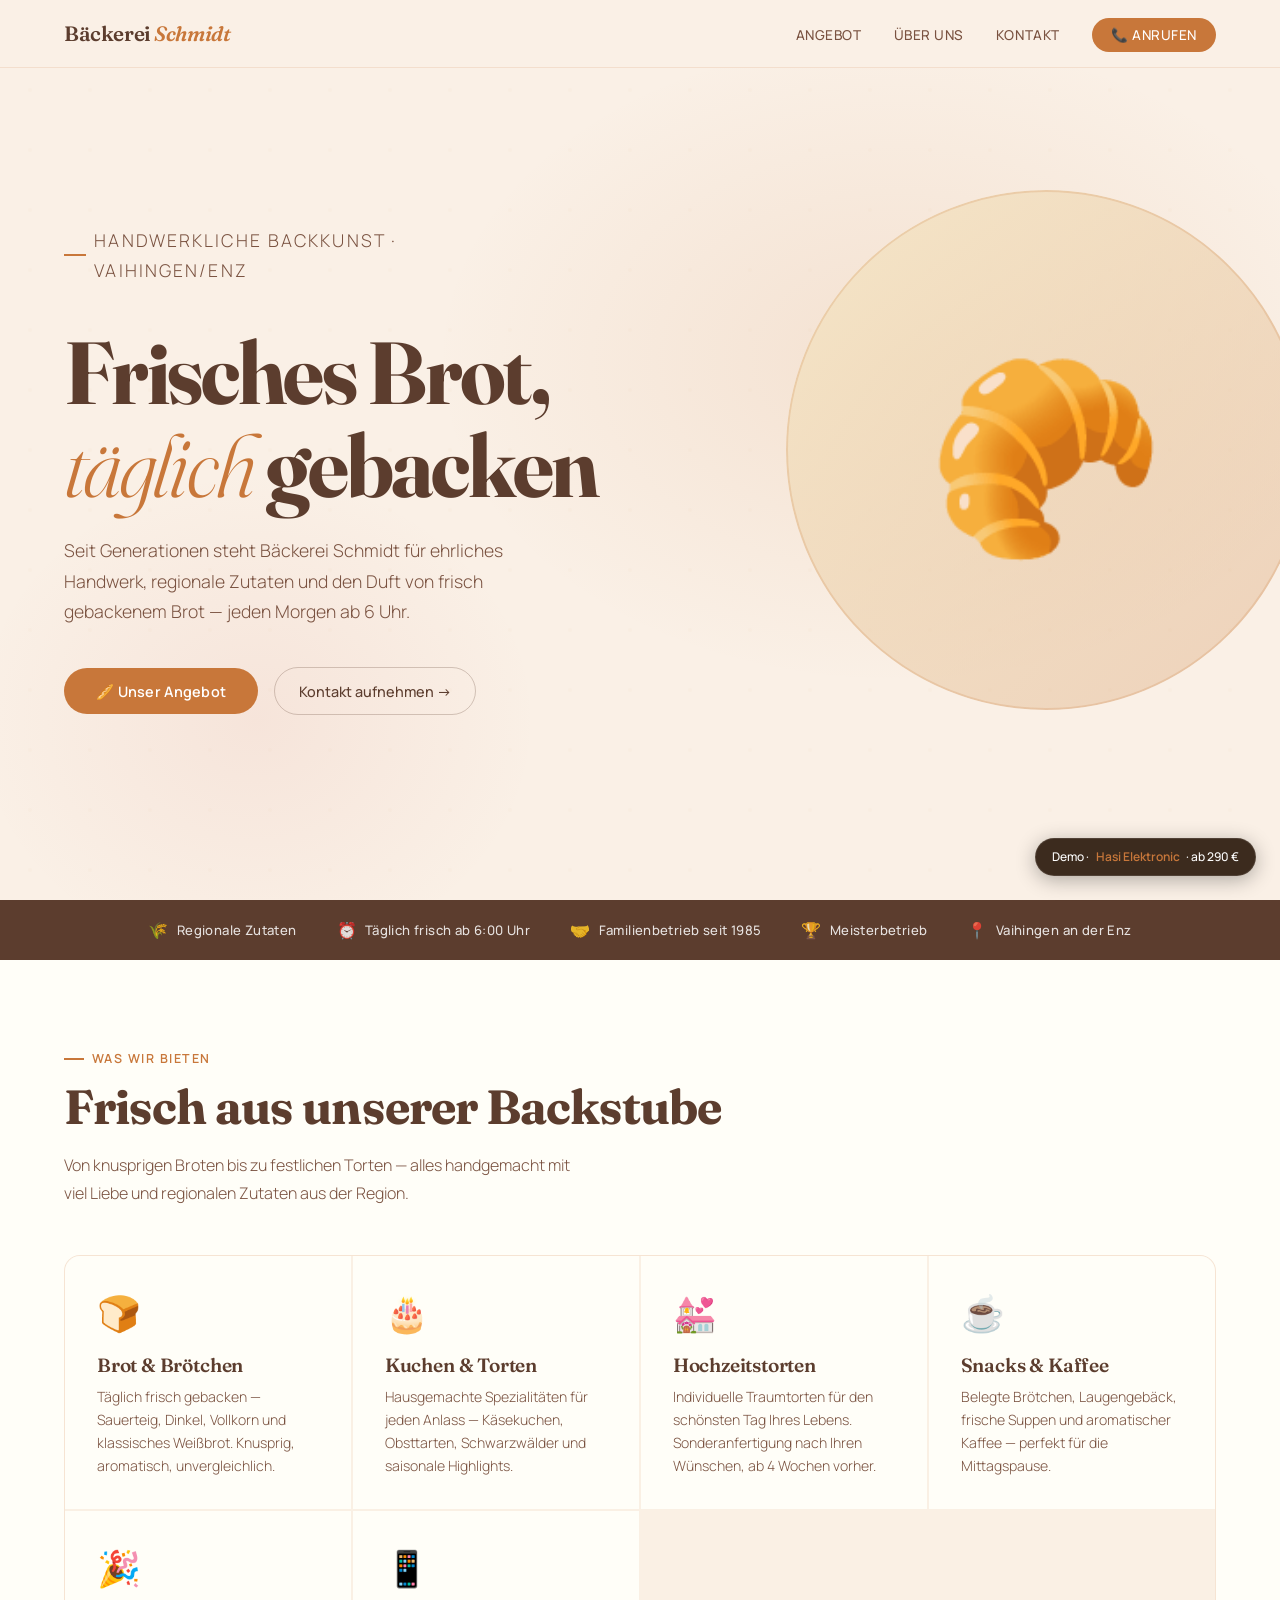
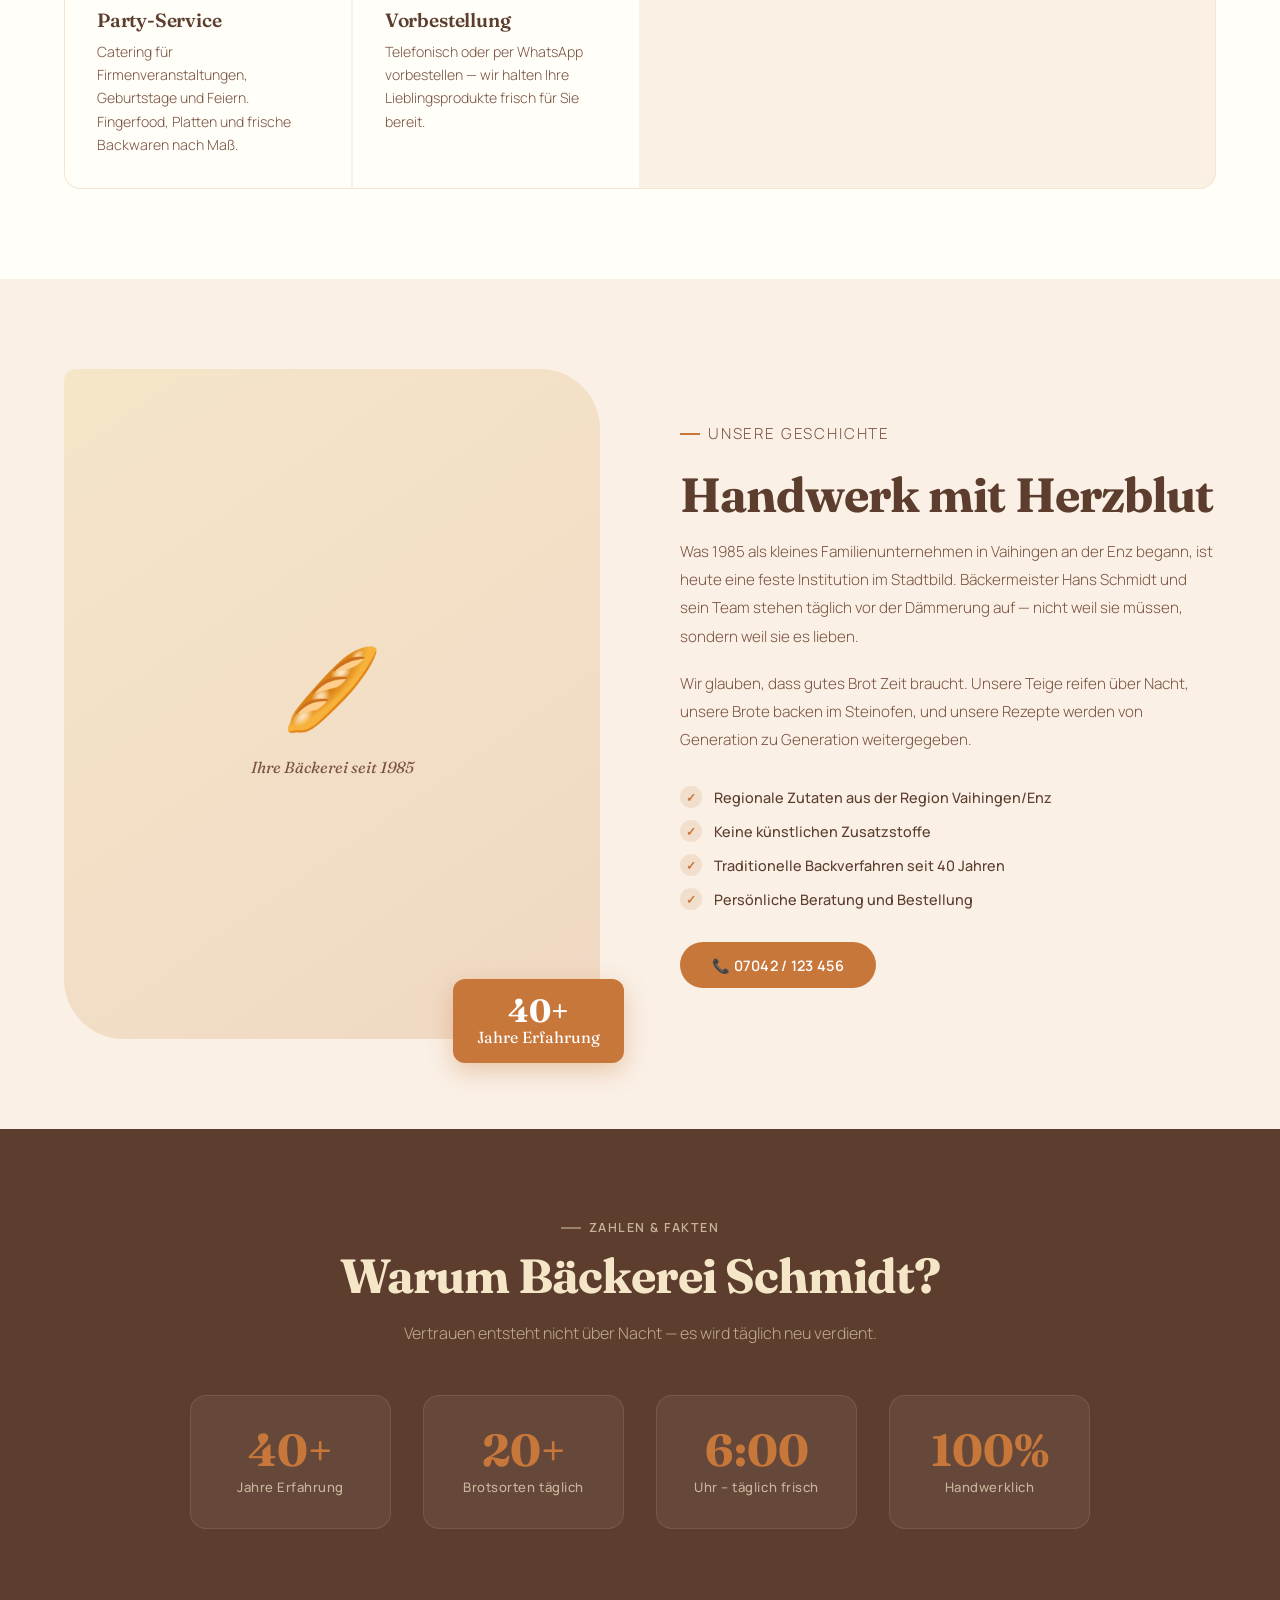
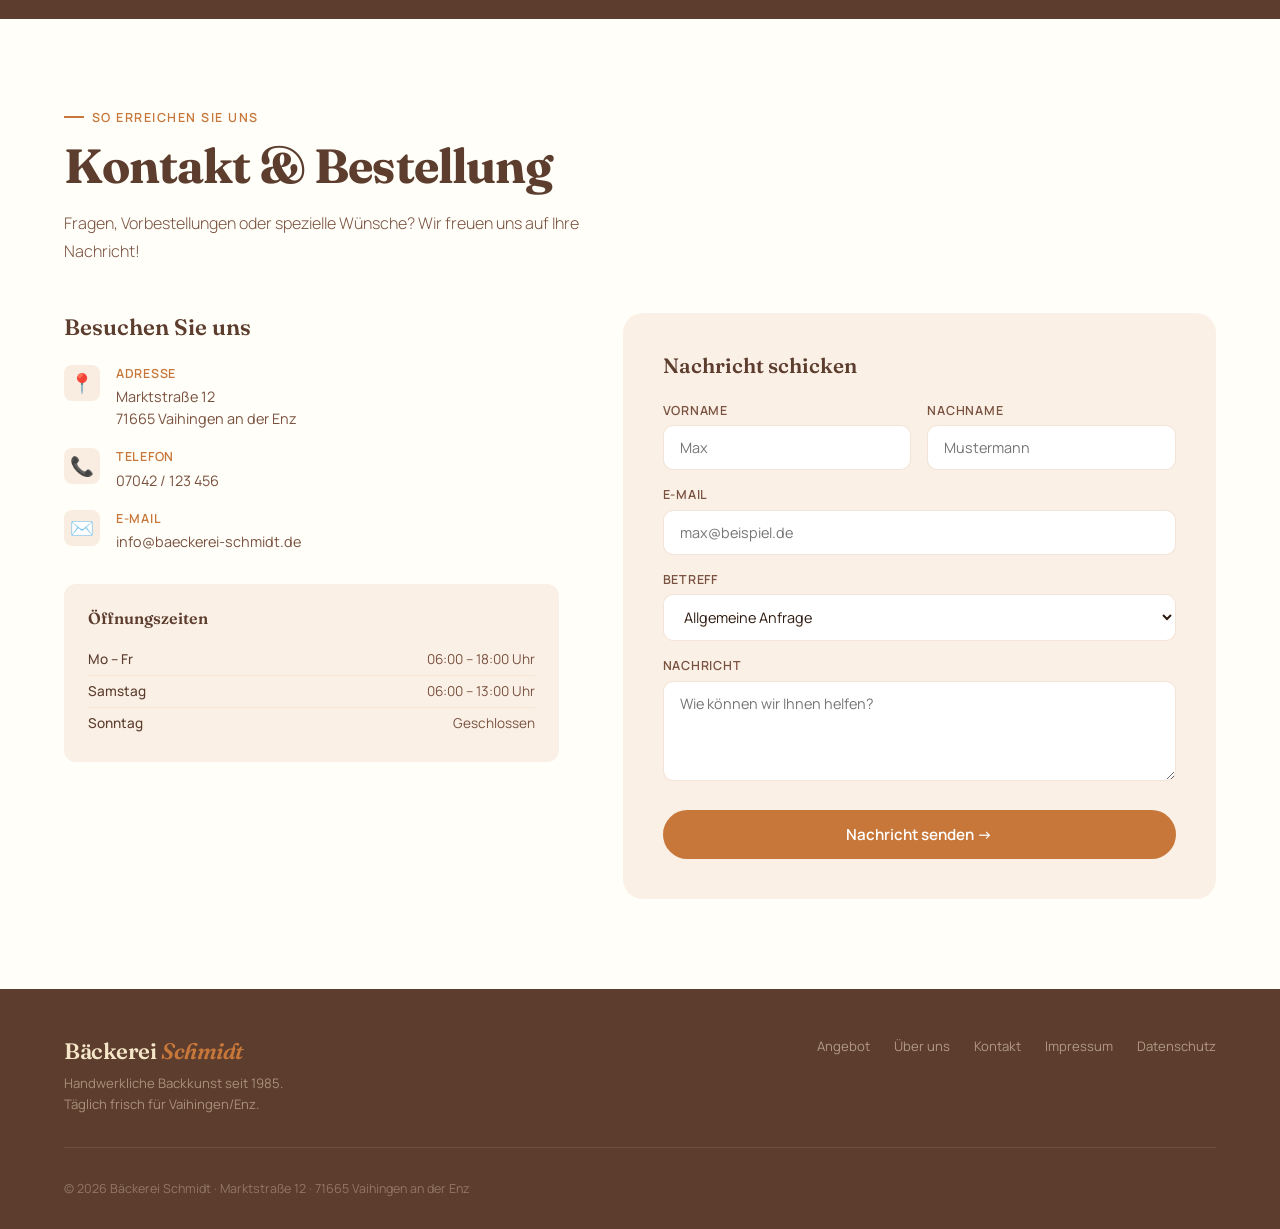
==== index.html @ 91594b2f "Initial deploy by Hasi Site Studio v2 - warm theme" ====
<!DOCTYPE html>
<html lang="de">
<head>
  <meta charset="UTF-8">
  <meta name="viewport" content="width=device-width, initial-scale=1.0">
  <title>Bäckerei Schmidt – Handwerkliche Backkunst in Vaihingen/Enz</title>
  <meta name="description" content="Bäckerei Schmidt in Vaihingen/Enz – Frisches Brot, Kuchen & Torten seit Generationen. Täglich frisch gebacken mit Liebe und regionalen Zutaten.">
  <meta property="og:title" content="Bäckerei Schmidt – Handwerkliche Backkunst">
  <meta property="og:description" content="Täglich frisch gebacken in Vaihingen/Enz. Brot, Kuchen, Torten und mehr.">
  <meta property="og:type" content="website">
  <meta property="og:url" content="https://baeckerei-schmidt.pages.dev">
  <link rel="preconnect" href="https://fonts.googleapis.com">
  <link rel="preconnect" href="https://fonts.gstatic.com" crossorigin>
  <link href="https://fonts.googleapis.com/css2?family=Fraunces:ital,opsz,wght@0,9..144,300;0,9..144,400;0,9..144,600;0,9..144,700;1,9..144,300;1,9..144,400&family=Manrope:wght@300;400;500;600&display=swap" rel="stylesheet">

  <script type="application/ld+json">
  {
    "@context": "https://schema.org",
    "@type": "Bakery",
    "name": "Bäckerei Schmidt",
    "image": "",
    "address": {
      "@type": "PostalAddress",
      "streetAddress": "Marktstraße 12",
      "addressLocality": "Vaihingen an der Enz",
      "postalCode": "71665",
      "addressCountry": "DE"
    },
    "telephone": "+4970421234567",
    "email": "info@baeckerei-schmidt.de",
    "openingHours": ["Mo-Fr 06:00-18:00", "Sa 06:00-13:00"],
    "url": "https://baeckerei-schmidt.pages.dev",
    "servesCuisine": "Bakery",
    "priceRange": "€"
  }
  </script>

  <style>
    :root {
      --cream: #faf0e6;
      --wheat: #f5e6c8;
      --amber: #c8773a;
      --amber-dark: #a05e28;
      --terra: #c85a4e;
      --terra-light: #e87060;
      --brown: #5c3d2e;
      --brown-light: #7a5240;
      --text: #2d1a0e;
      --text-muted: #7a5240;
      --white: #fffef8;
    }

    *, *::before, *::after { box-sizing: border-box; margin: 0; padding: 0; }

    html { scroll-behavior: smooth; }

    body {
      font-family: 'Manrope', sans-serif;
      background: var(--cream);
      color: var(--text);
      overflow-x: hidden;
    }

    /* ── NAV ── */
    nav {
      position: fixed; top: 0; left: 0; right: 0; z-index: 100;
      background: rgba(250, 240, 230, 0.92);
      backdrop-filter: blur(12px);
      border-bottom: 1px solid rgba(200, 119, 58, 0.15);
      padding: 0 5%;
      display: flex; align-items: center; justify-content: space-between;
      height: 68px;
    }

    .nav-logo {
      font-family: 'Fraunces', serif;
      font-size: 1.3rem;
      font-weight: 600;
      color: var(--brown);
      letter-spacing: -0.02em;
      text-decoration: none;
    }
    .nav-logo span { color: var(--amber); font-style: italic; }

    .nav-links { display: flex; gap: 2rem; list-style: none; }
    .nav-links a {
      font-size: 0.85rem;
      font-weight: 500;
      color: var(--brown-light);
      text-decoration: none;
      letter-spacing: 0.04em;
      text-transform: uppercase;
      transition: color 0.2s;
    }
    .nav-links a:hover { color: var(--amber); }

    .nav-cta {
      background: var(--amber);
      color: white !important;
      padding: 0.5rem 1.2rem;
      border-radius: 100px;
      transition: background 0.2s !important;
    }
    .nav-cta:hover { background: var(--amber-dark) !important; }

    @media (max-width: 640px) {
      .nav-links { display: none; }
    }

    /* ── HERO ── */
    .hero {
      min-height: 100vh;
      display: flex; align-items: center;
      padding: 100px 5% 60px;
      position: relative;
      overflow: hidden;
    }

    .hero-bg {
      position: absolute; inset: 0;
      background:
        radial-gradient(ellipse 60% 60% at 70% 40%, rgba(200,119,58,0.12) 0%, transparent 60%),
        radial-gradient(ellipse 40% 50% at 20% 80%, rgba(200,90,78,0.08) 0%, transparent 55%),
        var(--cream);
    }

    /* Decorative wheat grain pattern */
    .hero-bg::before {
      content: '';
      position: absolute; inset: 0;
      background-image: url("data:image/svg+xml,%3Csvg width='60' height='60' viewBox='0 0 60 60' xmlns='http://www.w3.org/2000/svg'%3E%3Cg fill='none' fill-rule='evenodd'%3E%3Cg fill='%23c8773a' fill-opacity='0.04'%3E%3Ccircle cx='30' cy='30' r='2'/%3E%3C/g%3E%3C/g%3E%3C/svg%3E");
      opacity: 0.6;
    }

    .hero-content {
      position: relative; z-index: 1;
      max-width: 600px;
      opacity: 0;
      transform: translateY(30px);
      animation: fadeUp 0.8s ease 0.1s forwards;
    }

    .hero-eyebrow {
      display: inline-flex; align-items: center; gap: 0.5rem;
      font-size: 0.78rem; font-weight: 600;
      letter-spacing: 0.12em; text-transform: uppercase;
      color: var(--amber);
      margin-bottom: 1.5rem;
    }
    .hero-eyebrow::before {
      content: '';
      width: 24px; height: 2px;
      background: var(--amber);
      display: block;
    }

    .hero h1 {
      font-family: 'Fraunces', serif;
      font-size: clamp(3rem, 7vw, 5.5rem);
      font-weight: 700;
      line-height: 1.05;
      letter-spacing: -0.03em;
      color: var(--brown);
      margin-bottom: 1.5rem;
    }
    .hero h1 em {
      font-style: italic;
      color: var(--amber);
      font-weight: 300;
    }

    .hero p {
      font-size: 1.1rem;
      font-weight: 300;
      line-height: 1.75;
      color: var(--text-muted);
      margin-bottom: 2.5rem;
      max-width: 460px;
    }

    .hero-actions {
      display: flex; gap: 1rem; flex-wrap: wrap; align-items: center;
    }

    .btn-primary {
      display: inline-flex; align-items: center; gap: 0.5rem;
      background: var(--amber);
      color: white;
      font-family: 'Manrope', sans-serif;
      font-size: 0.9rem; font-weight: 600;
      letter-spacing: 0.02em;
      padding: 0.85rem 2rem;
      border-radius: 100px;
      text-decoration: none;
      border: none; cursor: pointer;
      transition: background 0.2s, transform 0.15s;
    }
    .btn-primary:hover { background: var(--amber-dark); transform: translateY(-1px); }

    .btn-secondary {
      display: inline-flex; align-items: center; gap: 0.5rem;
      color: var(--brown);
      font-family: 'Manrope', sans-serif;
      font-size: 0.9rem; font-weight: 500;
      text-decoration: none;
      padding: 0.85rem 1.5rem;
      border-radius: 100px;
      border: 1.5px solid rgba(92,61,46,0.25);
      transition: border-color 0.2s, color 0.2s;
    }
    .btn-secondary:hover { border-color: var(--amber); color: var(--amber); }

    /* Big visual element */
    .hero-visual {
      position: absolute;
      right: -2%;
      top: 50%;
      transform: translateY(-50%);
      width: min(45vw, 520px);
      height: min(45vw, 520px);
      opacity: 0;
      animation: fadeIn 1s ease 0.5s forwards;
    }

    .hero-circle {
      width: 100%; height: 100%;
      border-radius: 50%;
      background: linear-gradient(135deg, var(--wheat) 0%, rgba(200,119,58,0.25) 100%);
      display: flex; align-items: center; justify-content: center;
      font-size: clamp(6rem, 15vw, 14rem);
      position: relative;
      overflow: hidden;
    }
    .hero-circle::after {
      content: '';
      position: absolute; inset: 0;
      border-radius: 50%;
      border: 2px solid rgba(200,119,58,0.2);
    }

    @media (max-width: 860px) {
      .hero-visual { display: none; }
      .hero { min-height: auto; padding-top: 120px; padding-bottom: 80px; }
    }

    /* ── TRUST STRIP ── */
    .trust-strip {
      background: var(--brown);
      padding: 1.2rem 5%;
      display: flex; gap: 2.5rem; justify-content: center; align-items: center; flex-wrap: wrap;
    }
    .trust-item {
      display: flex; align-items: center; gap: 0.5rem;
      color: rgba(255,255,255,0.85);
      font-size: 0.82rem; font-weight: 500;
      letter-spacing: 0.03em;
    }
    .trust-icon { font-size: 1rem; }

    /* ── SECTION BASE ── */
    section { padding: 90px 5%; }

    .section-label {
      font-size: 0.78rem; font-weight: 600;
      letter-spacing: 0.12em; text-transform: uppercase;
      color: var(--amber);
      margin-bottom: 0.75rem;
      display: flex; align-items: center; gap: 0.5rem;
    }
    .section-label::before { content: ''; width: 20px; height: 2px; background: var(--amber); display: block; }

    .section-title {
      font-family: 'Fraunces', serif;
      font-size: clamp(2rem, 4vw, 3rem);
      font-weight: 700;
      letter-spacing: -0.02em;
      color: var(--brown);
      margin-bottom: 1rem;
      line-height: 1.15;
    }

    .section-subtitle {
      font-size: 1rem; font-weight: 300;
      color: var(--text-muted);
      line-height: 1.75;
      max-width: 520px;
      margin-bottom: 3rem;
    }

    /* ── LEISTUNGEN ── */
    #leistungen { background: var(--white); }

    .leistungen-grid {
      display: grid;
      grid-template-columns: repeat(auto-fill, minmax(280px, 1fr));
      gap: 1.5px;
      background: rgba(200,119,58,0.1);
      border: 1.5px solid rgba(200,119,58,0.1);
      border-radius: 16px;
      overflow: hidden;
    }

    .leistung-card {
      background: var(--white);
      padding: 2rem;
      transition: background 0.2s;
      opacity: 0;
      transform: translateY(20px);
    }
    .leistung-card.visible { animation: fadeUp 0.5s ease forwards; }
    .leistung-card:hover { background: var(--cream); }

    .leistung-icon {
      font-size: 2.2rem;
      margin-bottom: 1rem;
      display: block;
    }

    .leistung-card h3 {
      font-family: 'Fraunces', serif;
      font-size: 1.2rem; font-weight: 600;
      color: var(--brown);
      margin-bottom: 0.5rem;
      letter-spacing: -0.01em;
    }

    .leistung-card p {
      font-size: 0.88rem; font-weight: 300;
      color: var(--text-muted);
      line-height: 1.65;
    }

    /* ── ÜBER UNS ── */
    #ueber {
      background: var(--cream);
      display: grid;
      grid-template-columns: 1fr 1fr;
      gap: 5rem;
      align-items: center;
    }

    @media (max-width: 760px) {
      #ueber { grid-template-columns: 1fr; gap: 3rem; }
    }

    .ueber-image-wrap {
      position: relative;
    }

    .ueber-placeholder {
      width: 100%; aspect-ratio: 4/5;
      background: linear-gradient(145deg, var(--wheat), rgba(200,119,58,0.2));
      border-radius: 12px 60px 12px 60px;
      display: flex; flex-direction: column;
      align-items: center; justify-content: center;
      gap: 1rem;
      font-size: 5rem;
    }

    .ueber-badge {
      position: absolute;
      bottom: -1.5rem; right: -1.5rem;
      background: var(--amber);
      color: white;
      font-family: 'Fraunces', serif;
      font-size: 1rem;
      padding: 1rem 1.5rem;
      border-radius: 12px;
      text-align: center;
      box-shadow: 0 8px 24px rgba(200,119,58,0.35);
    }
    .ueber-badge strong { display: block; font-size: 2rem; font-weight: 700; line-height: 1; }

    .ueber-text p {
      font-size: 0.95rem; font-weight: 300;
      color: var(--text-muted);
      line-height: 1.85;
      margin-bottom: 1.2rem;
    }

    .ueber-features {
      margin-top: 2rem;
      display: flex; flex-direction: column; gap: 0.75rem;
    }
    .ueber-feature {
      display: flex; align-items: center; gap: 0.75rem;
      font-size: 0.9rem; font-weight: 500;
      color: var(--brown);
    }
    .ueber-feature::before {
      content: '✓';
      width: 22px; height: 22px;
      background: rgba(200,119,58,0.15);
      color: var(--amber);
      border-radius: 50%;
      display: flex; align-items: center; justify-content: center;
      font-size: 0.75rem; font-weight: 700;
      flex-shrink: 0;
    }

    /* ── VERTRAUEN ── */
    #vertrauen {
      background: var(--brown);
      text-align: center;
    }
    #vertrauen .section-label { justify-content: center; color: rgba(245,230,200,0.7); }
    #vertrauen .section-label::before { background: rgba(245,230,200,0.4); }
    #vertrauen .section-title { color: var(--wheat); }
    #vertrauen .section-subtitle { color: rgba(245,230,200,0.65); margin: 0 auto 3rem; }

    .vertrauen-grid {
      display: grid;
      grid-template-columns: repeat(auto-fill, minmax(200px, 1fr));
      gap: 2rem;
      max-width: 900px;
      margin: 0 auto;
    }

    .vertrauen-card {
      background: rgba(255,255,255,0.06);
      border: 1px solid rgba(255,255,255,0.1);
      border-radius: 16px;
      padding: 2rem 1.5rem;
      text-align: center;
      opacity: 0;
      transform: scale(0.95);
    }
    .vertrauen-card.visible { animation: scaleIn 0.4s ease forwards; }

    .vertrauen-num {
      font-family: 'Fraunces', serif;
      font-size: 2.8rem; font-weight: 700;
      color: var(--amber);
      line-height: 1;
      margin-bottom: 0.3rem;
    }
    .vertrauen-label {
      font-size: 0.82rem; font-weight: 500;
      color: rgba(245,230,200,0.7);
      letter-spacing: 0.04em;
    }

    /* ── KONTAKT ── */
    #kontakt { background: var(--white); }

    .kontakt-grid {
      display: grid;
      grid-template-columns: 1fr 1.2fr;
      gap: 4rem;
      align-items: start;
    }
    @media (max-width: 760px) {
      .kontakt-grid { grid-template-columns: 1fr; gap: 3rem; }
    }

    .kontakt-info h3 {
      font-family: 'Fraunces', serif;
      font-size: 1.4rem; font-weight: 600;
      color: var(--brown);
      margin-bottom: 1.5rem;
    }
    .kontakt-detail {
      display: flex; align-items: flex-start; gap: 1rem;
      margin-bottom: 1.2rem;
    }
    .kontakt-detail-icon {
      font-size: 1.2rem;
      width: 36px; height: 36px;
      background: rgba(200,119,58,0.12);
      border-radius: 8px;
      display: flex; align-items: center; justify-content: center;
      flex-shrink: 0;
    }
    .kontakt-detail-text strong {
      display: block;
      font-size: 0.78rem; font-weight: 600;
      letter-spacing: 0.06em; text-transform: uppercase;
      color: var(--amber);
      margin-bottom: 0.2rem;
    }
    .kontakt-detail-text span {
      font-size: 0.9rem; font-weight: 400;
      color: var(--brown-light);
    }

    .oeffnungszeiten {
      margin-top: 2rem;
      background: var(--cream);
      border-radius: 12px;
      padding: 1.5rem;
    }
    .oeffnungszeiten h4 {
      font-family: 'Fraunces', serif;
      font-size: 1rem; font-weight: 600;
      color: var(--brown);
      margin-bottom: 1rem;
    }
    .oz-row {
      display: flex; justify-content: space-between;
      font-size: 0.85rem; padding: 0.4rem 0;
      border-bottom: 1px solid rgba(200,119,58,0.1);
      color: var(--text-muted);
    }
    .oz-row:last-child { border: none; }
    .oz-row span:first-child { font-weight: 500; color: var(--brown); }

    .form-wrap {
      background: var(--cream);
      border-radius: 20px;
      padding: 2.5rem;
    }
    .form-wrap h3 {
      font-family: 'Fraunces', serif;
      font-size: 1.3rem; font-weight: 600;
      color: var(--brown);
      margin-bottom: 1.5rem;
    }

    .form-row { display: grid; grid-template-columns: 1fr 1fr; gap: 1rem; }
    @media (max-width: 480px) { .form-row { grid-template-columns: 1fr; } }

    .form-group { margin-bottom: 1rem; }
    .form-group label {
      display: block;
      font-size: 0.78rem; font-weight: 600;
      letter-spacing: 0.06em; text-transform: uppercase;
      color: var(--brown-light);
      margin-bottom: 0.4rem;
    }
    .form-group input,
    .form-group textarea,
    .form-group select {
      width: 100%;
      background: white;
      border: 1.5px solid rgba(200,119,58,0.2);
      border-radius: 10px;
      padding: 0.75rem 1rem;
      font-family: 'Manrope', sans-serif;
      font-size: 0.9rem;
      color: var(--text);
      outline: none;
      transition: border-color 0.2s;
    }
    .form-group input:focus,
    .form-group textarea:focus,
    .form-group select:focus { border-color: var(--amber); }
    .form-group textarea { resize: vertical; min-height: 100px; }

    .form-submit {
      width: 100%;
      background: var(--amber);
      color: white;
      font-family: 'Manrope', sans-serif;
      font-size: 0.95rem; font-weight: 600;
      padding: 0.9rem;
      border-radius: 100px;
      border: none; cursor: pointer;
      transition: background 0.2s;
      margin-top: 0.5rem;
    }
    .form-submit:hover { background: var(--amber-dark); }

    /* ── FOOTER ── */
    footer {
      background: var(--brown);
      padding: 3rem 5% 2rem;
    }
    .footer-top {
      display: flex; justify-content: space-between; align-items: flex-start;
      flex-wrap: wrap; gap: 2rem;
      padding-bottom: 2rem;
      border-bottom: 1px solid rgba(255,255,255,0.1);
      margin-bottom: 2rem;
    }
    .footer-brand .nav-logo { color: var(--wheat); font-size: 1.4rem; }
    .footer-brand p {
      font-size: 0.82rem; color: rgba(245,230,200,0.5);
      margin-top: 0.5rem; max-width: 220px; line-height: 1.6;
    }
    .footer-links {
      display: flex; gap: 1.5rem; flex-wrap: wrap;
    }
    .footer-links a {
      color: rgba(245,230,200,0.55);
      text-decoration: none;
      font-size: 0.82rem;
      transition: color 0.2s;
    }
    .footer-links a:hover { color: var(--wheat); }
    .footer-bottom {
      display: flex; justify-content: space-between; align-items: center; flex-wrap: wrap; gap: 1rem;
    }
    .footer-copy { font-size: 0.78rem; color: rgba(245,230,200,0.35); }

    /* ── DEMO BADGE ── */
    .demo-badge {
      position: fixed;
      bottom: 1.5rem; right: 1.5rem;
      background: rgba(44,27,14,0.92);
      backdrop-filter: blur(8px);
      color: white;
      font-size: 0.75rem; font-weight: 500;
      padding: 0.6rem 1rem;
      border-radius: 100px;
      z-index: 999;
      display: flex; align-items: center; gap: 0.4rem;
      box-shadow: 0 4px 20px rgba(0,0,0,0.3);
      border: 1px solid rgba(255,255,255,0.1);
    }
    .demo-badge a {
      color: var(--amber);
      text-decoration: none;
      font-weight: 600;
    }
    .demo-badge a:hover { text-decoration: underline; }

    /* ── ANIMATIONS ── */
    @keyframes fadeUp {
      to { opacity: 1; transform: translateY(0); }
    }
    @keyframes fadeIn {
      to { opacity: 1; }
    }
    @keyframes scaleIn {
      to { opacity: 1; transform: scale(1); }
    }

    .reveal {
      opacity: 0;
      transform: translateY(24px);
      transition: opacity 0.6s ease, transform 0.6s ease;
    }
    .reveal.visible { opacity: 1; transform: translateY(0); }
  </style>
</head>
<body>

  <!-- NAV -->
  <nav>
    <a href="#" class="nav-logo">Bäckerei <span>Schmidt</span></a>
    <ul class="nav-links">
      <li><a href="#leistungen">Angebot</a></li>
      <li><a href="#ueber">Über uns</a></li>
      <li><a href="#kontakt">Kontakt</a></li>
      <li><a href="tel:+4970421234567" class="nav-cta">📞 Anrufen</a></li>
    </ul>
  </nav>

  <!-- HERO -->
  <section class="hero" id="home">
    <div class="hero-bg"></div>
    <div class="hero-content">
      <p class="hero-eyebrow">Handwerkliche Backkunst · Vaihingen/Enz</p>
      <h1>Frisches Brot,<br><em>täglich</em> gebacken</h1>
      <p>Seit Generationen steht Bäckerei Schmidt für ehrliches Handwerk, regionale Zutaten und den Duft von frisch gebackenem Brot — jeden Morgen ab 6 Uhr.</p>
      <div class="hero-actions">
        <a href="#leistungen" class="btn-primary">🥖 Unser Angebot</a>
        <a href="#kontakt" class="btn-secondary">Kontakt aufnehmen →</a>
      </div>
    </div>
    <div class="hero-visual">
      <div class="hero-circle">🥐</div>
    </div>
  </section>

  <!-- TRUST STRIP -->
  <div class="trust-strip">
    <div class="trust-item"><span class="trust-icon">🌾</span> Regionale Zutaten</div>
    <div class="trust-item"><span class="trust-icon">⏰</span> Täglich frisch ab 6:00 Uhr</div>
    <div class="trust-item"><span class="trust-icon">🤝</span> Familienbetrieb seit 1985</div>
    <div class="trust-item"><span class="trust-icon">🏆</span> Meisterbetrieb</div>
    <div class="trust-item"><span class="trust-icon">📍</span> Vaihingen an der Enz</div>
  </div>

  <!-- LEISTUNGEN -->
  <section id="leistungen">
    <p class="section-label">Was wir bieten</p>
    <h2 class="section-title">Frisch aus unserer Backstube</h2>
    <p class="section-subtitle">Von knusprigen Broten bis zu festlichen Torten — alles handgemacht mit viel Liebe und regionalen Zutaten aus der Region.</p>

    <div class="leistungen-grid">
      <div class="leistung-card">
        <span class="leistung-icon">🍞</span>
        <h3>Brot & Brötchen</h3>
        <p>Täglich frisch gebacken — Sauerteig, Dinkel, Vollkorn und klassisches Weißbrot. Knusprig, aromatisch, unvergleichlich.</p>
      </div>
      <div class="leistung-card">
        <span class="leistung-icon">🎂</span>
        <h3>Kuchen & Torten</h3>
        <p>Hausgemachte Spezialitäten für jeden Anlass — Käsekuchen, Obsttarten, Schwarzwälder und saisonale Highlights.</p>
      </div>
      <div class="leistung-card">
        <span class="leistung-icon">💒</span>
        <h3>Hochzeitstorten</h3>
        <p>Individuelle Traumtorten für den schönsten Tag Ihres Lebens. Sonderanfertigung nach Ihren Wünschen, ab 4 Wochen vorher.</p>
      </div>
      <div class="leistung-card">
        <span class="leistung-icon">☕</span>
        <h3>Snacks & Kaffee</h3>
        <p>Belegte Brötchen, Laugengebäck, frische Suppen und aromatischer Kaffee — perfekt für die Mittagspause.</p>
      </div>
      <div class="leistung-card">
        <span class="leistung-icon">🎉</span>
        <h3>Party-Service</h3>
        <p>Catering für Firmenveranstaltungen, Geburtstage und Feiern. Fingerfood, Platten und frische Backwaren nach Maß.</p>
      </div>
      <div class="leistung-card">
        <span class="leistung-icon">📱</span>
        <h3>Vorbestellung</h3>
        <p>Telefonisch oder per WhatsApp vorbestellen — wir halten Ihre Lieblingsprodukte frisch für Sie bereit.</p>
      </div>
    </div>
  </section>

  <!-- ÜBER UNS -->
  <section id="ueber">
    <div class="ueber-image-wrap reveal">
      <div class="ueber-placeholder">
        <span>🥖</span>
        <p style="font-family:'Fraunces',serif;color:var(--brown-light);font-size:1rem;font-style:italic;">Ihre Bäckerei seit 1985</p>
      </div>
      <div class="ueber-badge">
        <strong>40+</strong>
        Jahre Erfahrung
      </div>
    </div>
    <div class="ueber-text reveal">
      <p class="section-label">Unsere Geschichte</p>
      <h2 class="section-title">Handwerk mit Herzblut</h2>
      <p>Was 1985 als kleines Familienunternehmen in Vaihingen an der Enz begann, ist heute eine feste Institution im Stadtbild. Bäckermeister Hans Schmidt und sein Team stehen täglich vor der Dämmerung auf — nicht weil sie müssen, sondern weil sie es lieben.</p>
      <p>Wir glauben, dass gutes Brot Zeit braucht. Unsere Teige reifen über Nacht, unsere Brote backen im Steinofen, und unsere Rezepte werden von Generation zu Generation weitergegeben.</p>
      <div class="ueber-features">
        <div class="ueber-feature">Regionale Zutaten aus der Region Vaihingen/Enz</div>
        <div class="ueber-feature">Keine künstlichen Zusatzstoffe</div>
        <div class="ueber-feature">Traditionelle Backverfahren seit 40 Jahren</div>
        <div class="ueber-feature">Persönliche Beratung und Bestellung</div>
      </div>
      <div style="margin-top:2rem;">
        <a href="tel:+4970421234567" class="btn-primary">📞 07042 / 123 456</a>
      </div>
    </div>
  </section>

  <!-- VERTRAUEN -->
  <section id="vertrauen">
    <p class="section-label">Zahlen & Fakten</p>
    <h2 class="section-title" style="color:var(--wheat)">Warum Bäckerei Schmidt?</h2>
    <p class="section-subtitle">Vertrauen entsteht nicht über Nacht — es wird täglich neu verdient.</p>
    <div class="vertrauen-grid">
      <div class="vertrauen-card">
        <div class="vertrauen-num">40+</div>
        <div class="vertrauen-label">Jahre Erfahrung</div>
      </div>
      <div class="vertrauen-card">
        <div class="vertrauen-num">20+</div>
        <div class="vertrauen-label">Brotsorten täglich</div>
      </div>
      <div class="vertrauen-card">
        <div class="vertrauen-num">6:00</div>
        <div class="vertrauen-label">Uhr – täglich frisch</div>
      </div>
      <div class="vertrauen-card">
        <div class="vertrauen-num">100%</div>
        <div class="vertrauen-label">Handwerklich</div>
      </div>
    </div>
  </section>

  <!-- KONTAKT -->
  <section id="kontakt">
    <p class="section-label">So erreichen Sie uns</p>
    <h2 class="section-title">Kontakt & Bestellung</h2>
    <p class="section-subtitle">Fragen, Vorbestellungen oder spezielle Wünsche? Wir freuen uns auf Ihre Nachricht!</p>

    <div class="kontakt-grid">
      <div class="kontakt-info">
        <h3>Besuchen Sie uns</h3>
        <div class="kontakt-detail">
          <div class="kontakt-detail-icon">📍</div>
          <div class="kontakt-detail-text">
            <strong>Adresse</strong>
            <span>Marktstraße 12<br>71665 Vaihingen an der Enz</span>
          </div>
        </div>
        <div class="kontakt-detail">
          <div class="kontakt-detail-icon">📞</div>
          <div class="kontakt-detail-text">
            <strong>Telefon</strong>
            <span>07042 / 123 456</span>
          </div>
        </div>
        <div class="kontakt-detail">
          <div class="kontakt-detail-icon">✉️</div>
          <div class="kontakt-detail-text">
            <strong>E-Mail</strong>
            <span>info@baeckerei-schmidt.de</span>
          </div>
        </div>
        <div class="oeffnungszeiten">
          <h4>Öffnungszeiten</h4>
          <div class="oz-row"><span>Mo – Fr</span><span>06:00 – 18:00 Uhr</span></div>
          <div class="oz-row"><span>Samstag</span><span>06:00 – 13:00 Uhr</span></div>
          <div class="oz-row"><span>Sonntag</span><span>Geschlossen</span></div>
        </div>
      </div>

      <div class="form-wrap">
        <h3>Nachricht schicken</h3>
        <div class="form-row">
          <div class="form-group">
            <label>Vorname</label>
            <input type="text" placeholder="Max">
          </div>
          <div class="form-group">
            <label>Nachname</label>
            <input type="text" placeholder="Mustermann">
          </div>
        </div>
        <div class="form-group">
          <label>E-Mail</label>
          <input type="email" placeholder="max@beispiel.de">
        </div>
        <div class="form-group">
          <label>Betreff</label>
          <select>
            <option>Allgemeine Anfrage</option>
            <option>Vorbestellung</option>
            <option>Hochzeitstorte</option>
            <option>Party-Service / Catering</option>
            <option>Sonstiges</option>
          </select>
        </div>
        <div class="form-group">
          <label>Nachricht</label>
          <textarea placeholder="Wie können wir Ihnen helfen?"></textarea>
        </div>
        <button class="form-submit">Nachricht senden →</button>
      </div>
    </div>
  </section>

  <!-- FOOTER -->
  <footer>
    <div class="footer-top">
      <div class="footer-brand">
        <a href="#" class="nav-logo">Bäckerei <span>Schmidt</span></a>
        <p>Handwerkliche Backkunst seit 1985. Täglich frisch für Vaihingen/Enz.</p>
      </div>
      <div class="footer-links">
        <a href="#leistungen">Angebot</a>
        <a href="#ueber">Über uns</a>
        <a href="#kontakt">Kontakt</a>
        <a href="impressum.html">Impressum</a>
        <a href="datenschutz.html">Datenschutz</a>
      </div>
    </div>
    <div class="footer-bottom">
      <p class="footer-copy">© 2026 Bäckerei Schmidt · Marktstraße 12 · 71665 Vaihingen an der Enz</p>
    </div>
  </footer>

  <!-- DEMO BADGE -->
  <div class="demo-badge">
    Demo · <a href="https://hasi-elektronic.de" target="_blank">Hasi Elektronic</a> · ab 290 €
  </div>

  <script>
    // Intersection Observer for scroll reveals
    const revealEls = document.querySelectorAll('.reveal, .leistung-card, .vertrauen-card');

    const observer = new IntersectionObserver((entries) => {
      entries.forEach((entry, i) => {
        if (entry.isIntersecting) {
          const el = entry.target;
          const delay = el.dataset.delay || (Array.from(el.parentNode.children).indexOf(el) * 100);
          setTimeout(() => el.classList.add('visible'), delay);
          observer.unobserve(el);
        }
      });
    }, { threshold: 0.1 });

    revealEls.forEach(el => observer.observe(el));

    // Smooth scroll for anchor links
    document.querySelectorAll('a[href^="#"]').forEach(a => {
      a.addEventListener('click', e => {
        const target = document.querySelector(a.getAttribute('href'));
        if (target) {
          e.preventDefault();
          target.scrollIntoView({ behavior: 'smooth', block: 'start' });
        }
      });
    });

    // Form submit demo
    document.querySelector('.form-submit').addEventListener('click', () => {
      alert('Danke für Ihre Nachricht! Wir melden uns bald.\n\n(Demo-Version — kein echtes Formular)');
    });
  </script>
</body>
</html>
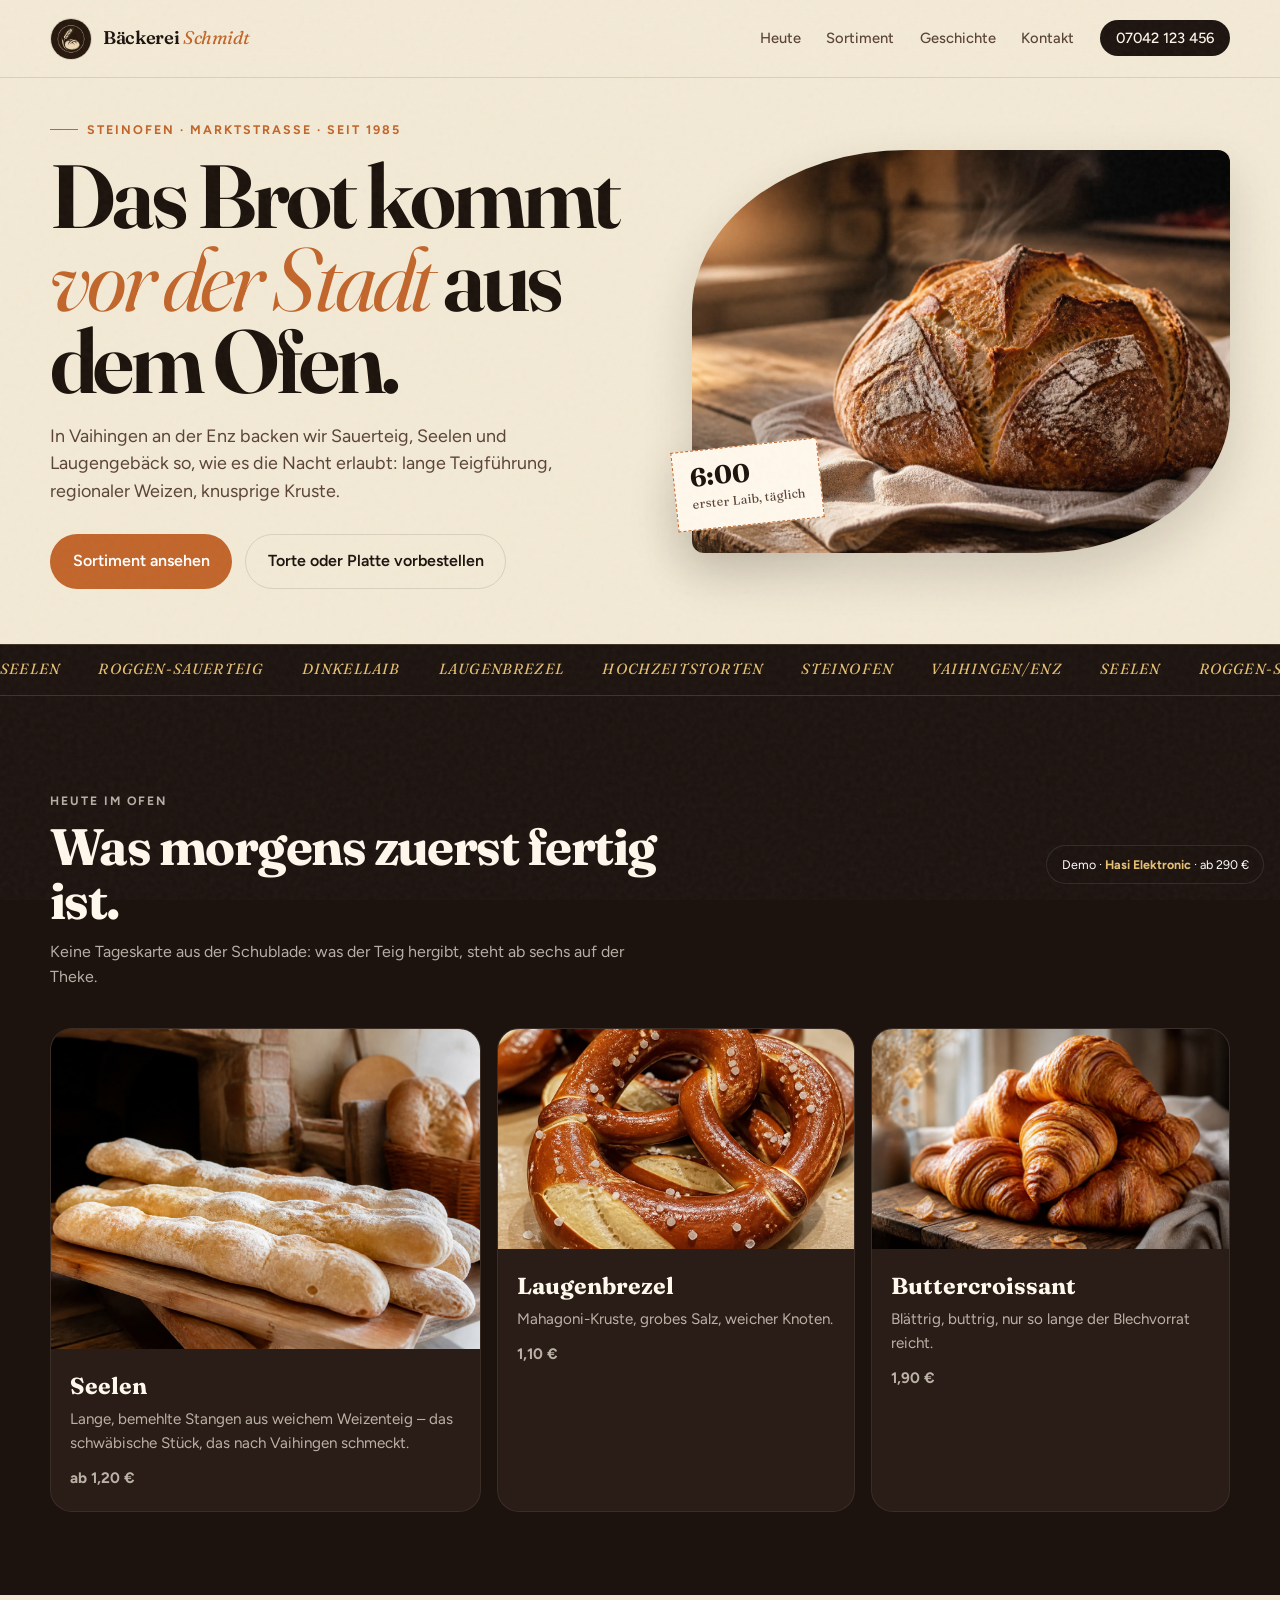
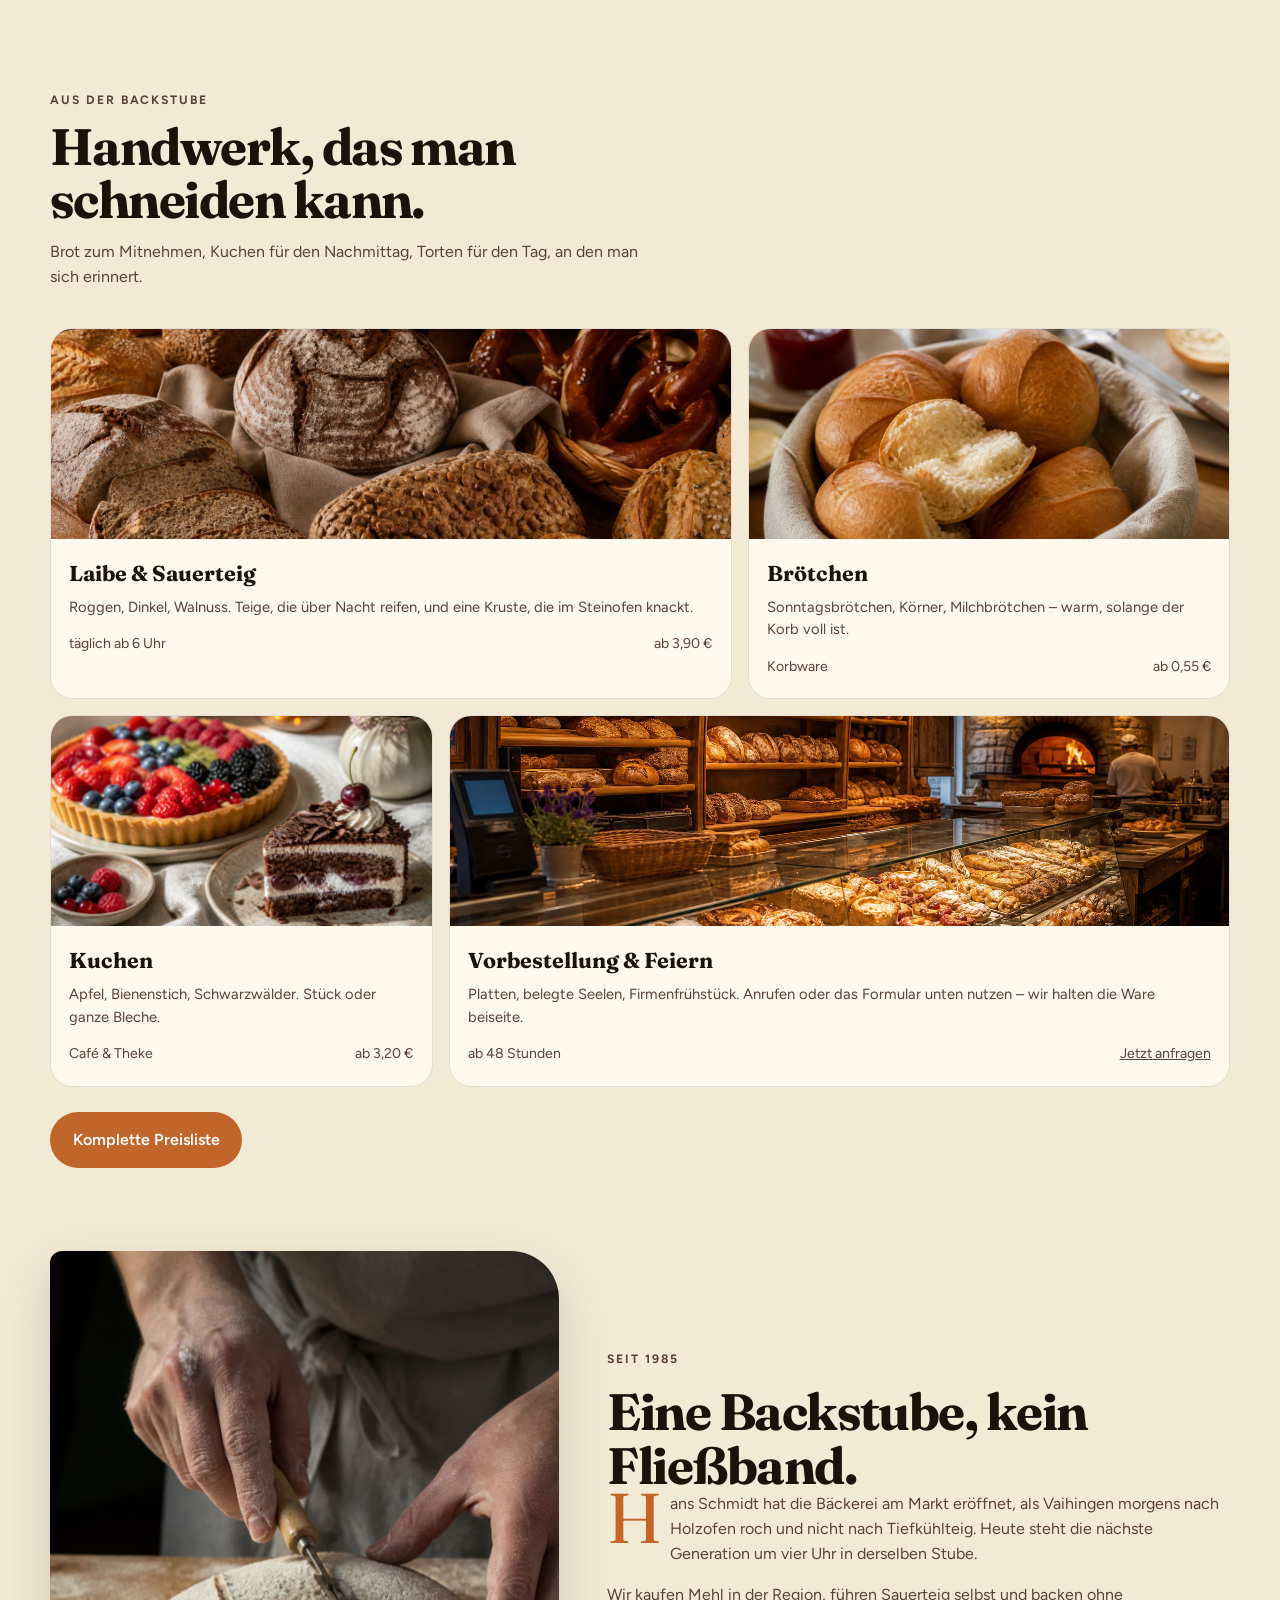
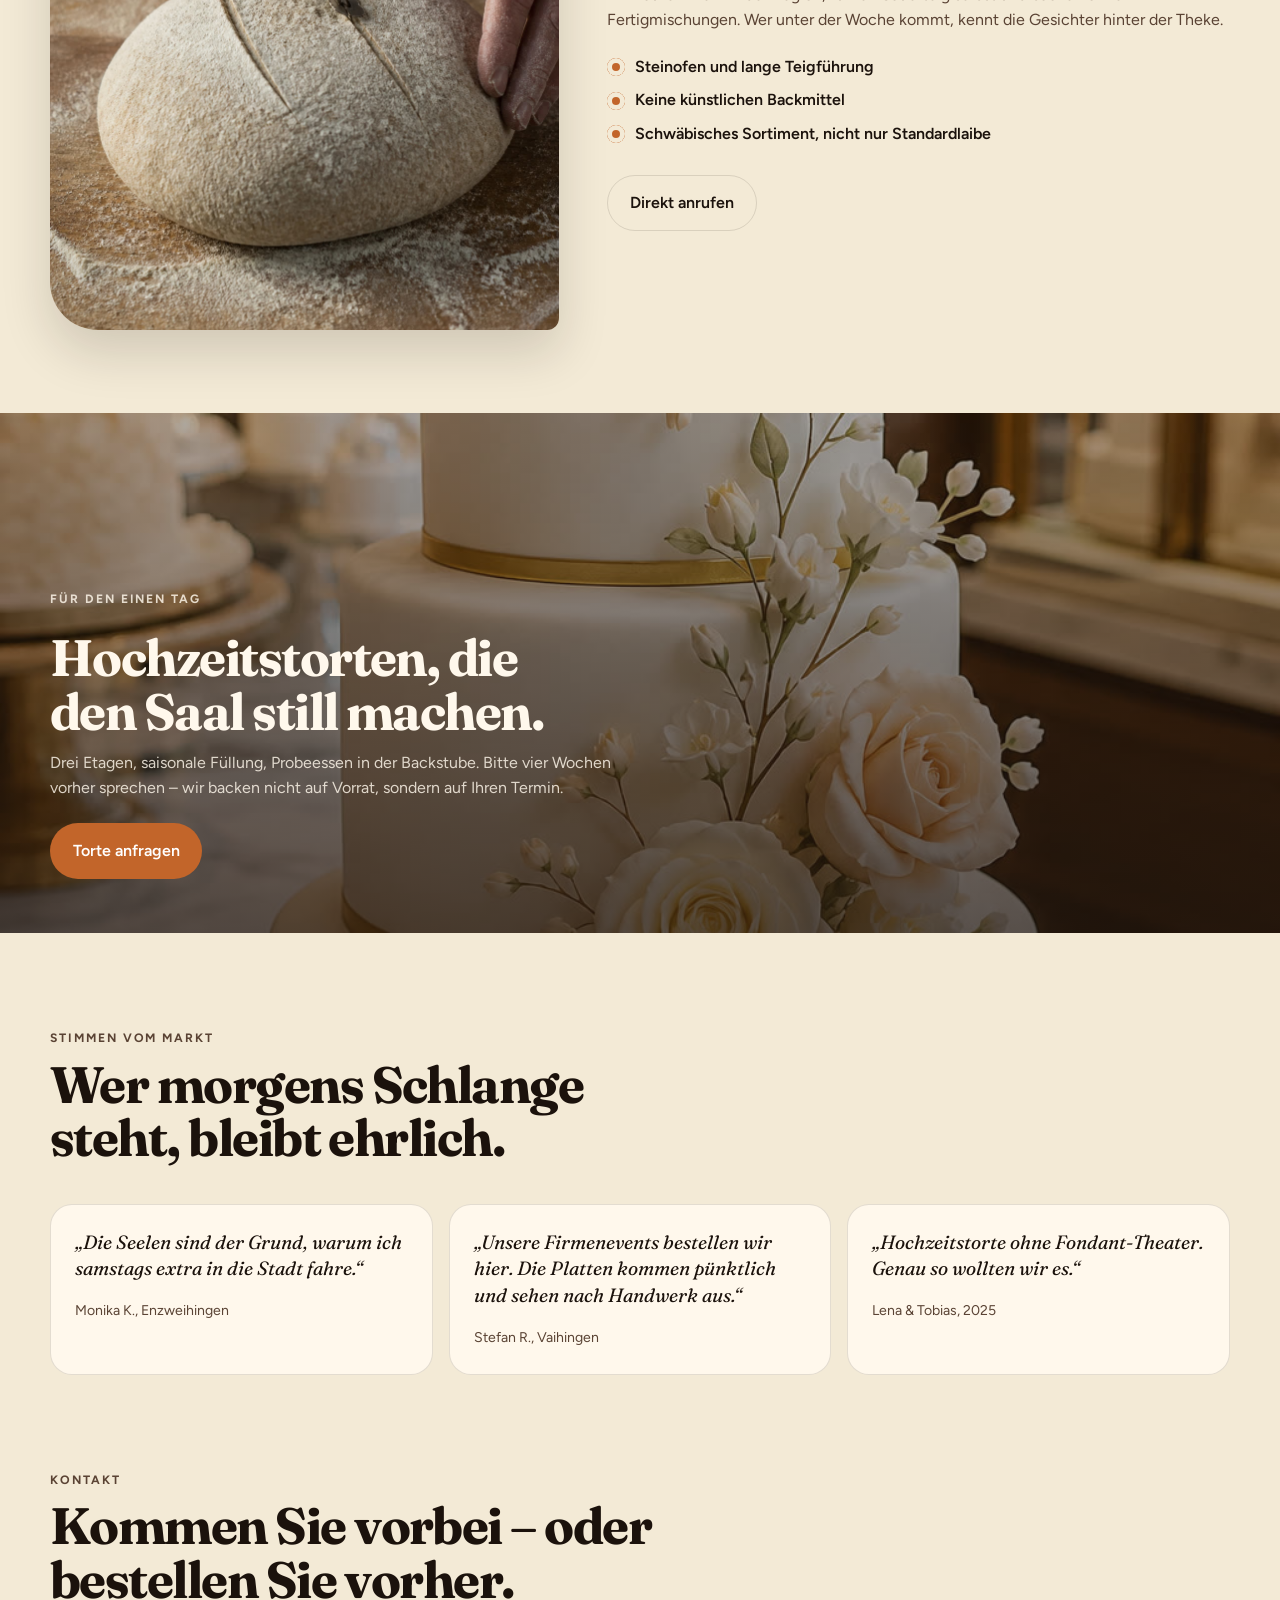
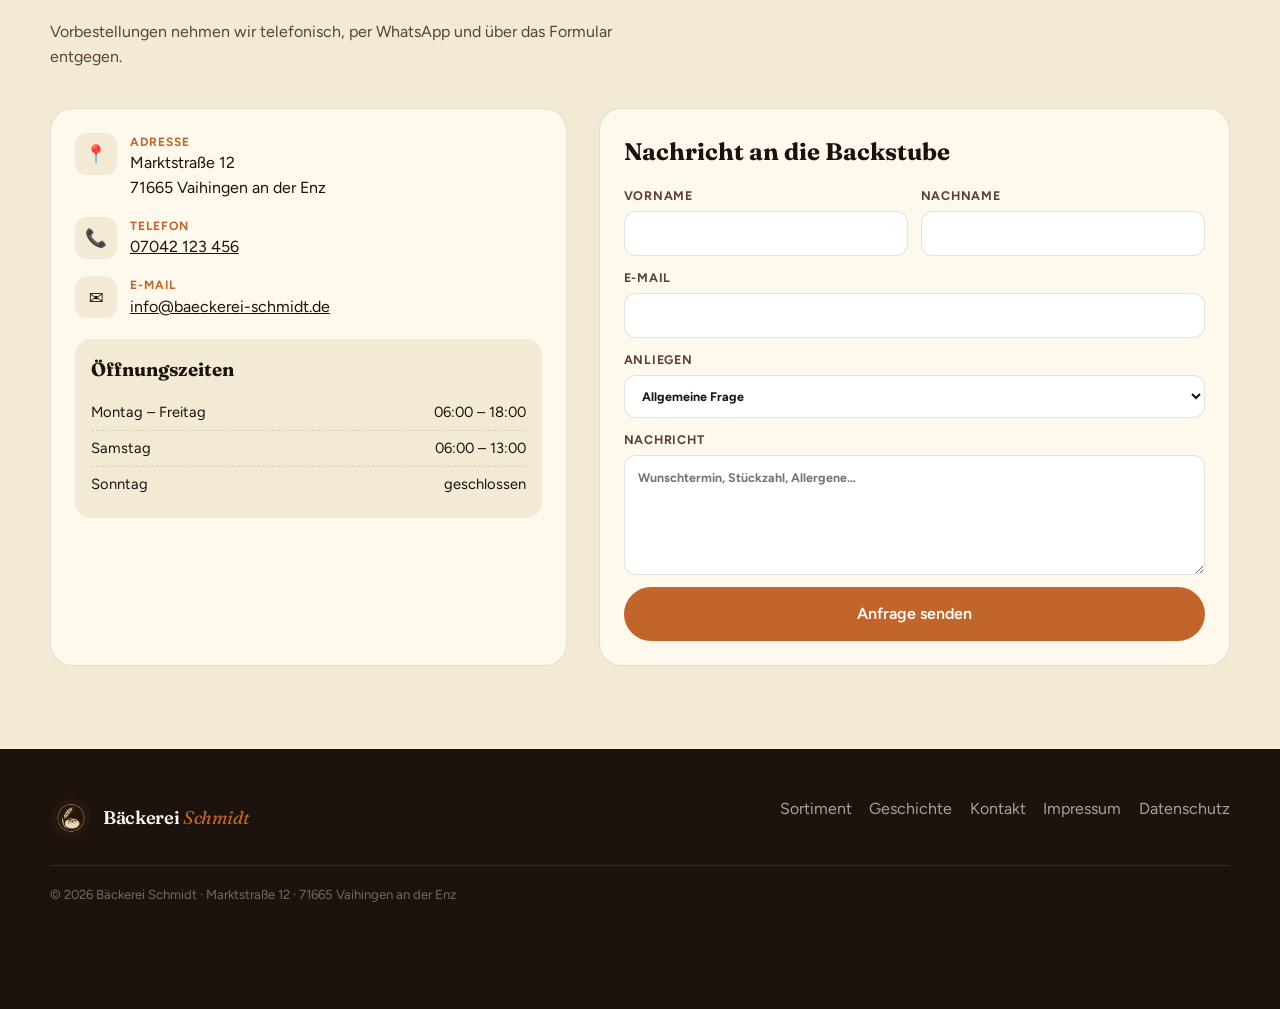
==== commit 1b9fc45e: "Bäckerei-Website neu gestaltet: Steinofen-Look, Sortiment und Legal-Seiten Die bisherige One-Pager-V" ====
--- a/index.html
+++ b/index.html
@@ -3,22 +3,24 @@
 <head>
   <meta charset="UTF-8">
   <meta name="viewport" content="width=device-width, initial-scale=1.0">
-  <title>Bäckerei Schmidt – Handwerkliche Backkunst in Vaihingen/Enz</title>
-  <meta name="description" content="Bäckerei Schmidt in Vaihingen/Enz – Frisches Brot, Kuchen & Torten seit Generationen. Täglich frisch gebacken mit Liebe und regionalen Zutaten.">
-  <meta property="og:title" content="Bäckerei Schmidt – Handwerkliche Backkunst">
-  <meta property="og:description" content="Täglich frisch gebacken in Vaihingen/Enz. Brot, Kuchen, Torten und mehr.">
+  <title>Bäckerei Schmidt – Steinofenbrot in Vaihingen an der Enz</title>
+  <meta name="description" content="Bäckerei Schmidt in Vaihingen/Enz: Sauerteig, Seelen, Laugenbrezel und Torten aus dem Steinofen. Täglich frisch ab 6 Uhr, handwerklich und regional.">
+  <meta property="og:title" content="Bäckerei Schmidt – Steinofenbrot in Vaihingen/Enz">
+  <meta property="og:description" content="Täglich frisch gebacken: Brot, Seelen, Kuchen und Hochzeitstorten.">
   <meta property="og:type" content="website">
   <meta property="og:url" content="https://baeckerei-schmidt.pages.dev">
+  <meta property="og:image" content="images/hero-brot.jpg">
+  <link rel="icon" href="images/marke.jpg">
   <link rel="preconnect" href="https://fonts.googleapis.com">
   <link rel="preconnect" href="https://fonts.gstatic.com" crossorigin>
-  <link href="https://fonts.googleapis.com/css2?family=Fraunces:ital,opsz,wght@0,9..144,300;0,9..144,400;0,9..144,600;0,9..144,700;1,9..144,300;1,9..144,400&family=Manrope:wght@300;400;500;600&display=swap" rel="stylesheet">
-
+  <link href="https://fonts.googleapis.com/css2?family=Figtree:wght@400;500;600;700&family=Fraunces:ital,opsz,wght@0,9..144,500;0,9..144,650;1,9..144,380;1,9..144,500&display=swap" rel="stylesheet">
+  <link rel="stylesheet" href="css/styles.css">
   <script type="application/ld+json">
   {
     "@context": "https://schema.org",
     "@type": "Bakery",
     "name": "Bäckerei Schmidt",
-    "image": "",
+    "image": "https://baeckerei-schmidt.pages.dev/images/laden.jpg",
     "address": {
       "@type": "PostalAddress",
       "streetAddress": "Marktstraße 12",
@@ -28,874 +30,290 @@
     },
     "telephone": "+4970421234567",
     "email": "info@baeckerei-schmidt.de",
-    "openingHours": ["Mo-Fr 06:00-18:00", "Sa 06:00-13:00"],
+    "openingHoursSpecification": [
+      { "@type": "OpeningHoursSpecification", "dayOfWeek": ["Monday","Tuesday","Wednesday","Thursday","Friday"], "opens": "06:00", "closes": "18:00" },
+      { "@type": "OpeningHoursSpecification", "dayOfWeek": "Saturday", "opens": "06:00", "closes": "13:00" }
+    ],
     "url": "https://baeckerei-schmidt.pages.dev",
-    "servesCuisine": "Bakery",
     "priceRange": "€"
   }
   </script>
-
-  <style>
-    :root {
-      --cream: #faf0e6;
-      --wheat: #f5e6c8;
-      --amber: #c8773a;
-      --amber-dark: #a05e28;
-      --terra: #c85a4e;
-      --terra-light: #e87060;
-      --brown: #5c3d2e;
-      --brown-light: #7a5240;
-      --text: #2d1a0e;
-      --text-muted: #7a5240;
-      --white: #fffef8;
-    }
-
-    *, *::before, *::after { box-sizing: border-box; margin: 0; padding: 0; }
-
-    html { scroll-behavior: smooth; }
-
-    body {
-      font-family: 'Manrope', sans-serif;
-      background: var(--cream);
-      color: var(--text);
-      overflow-x: hidden;
-    }
-
-    /* ── NAV ── */
-    nav {
-      position: fixed; top: 0; left: 0; right: 0; z-index: 100;
-      background: rgba(250, 240, 230, 0.92);
-      backdrop-filter: blur(12px);
-      border-bottom: 1px solid rgba(200, 119, 58, 0.15);
-      padding: 0 5%;
-      display: flex; align-items: center; justify-content: space-between;
-      height: 68px;
-    }
-
-    .nav-logo {
-      font-family: 'Fraunces', serif;
-      font-size: 1.3rem;
-      font-weight: 600;
-      color: var(--brown);
-      letter-spacing: -0.02em;
-      text-decoration: none;
-    }
-    .nav-logo span { color: var(--amber); font-style: italic; }
-
-    .nav-links { display: flex; gap: 2rem; list-style: none; }
-    .nav-links a {
-      font-size: 0.85rem;
-      font-weight: 500;
-      color: var(--brown-light);
-      text-decoration: none;
-      letter-spacing: 0.04em;
-      text-transform: uppercase;
-      transition: color 0.2s;
-    }
-    .nav-links a:hover { color: var(--amber); }
-
-    .nav-cta {
-      background: var(--amber);
-      color: white !important;
-      padding: 0.5rem 1.2rem;
-      border-radius: 100px;
-      transition: background 0.2s !important;
-    }
-    .nav-cta:hover { background: var(--amber-dark) !important; }
-
-    @media (max-width: 640px) {
-      .nav-links { display: none; }
-    }
-
-    /* ── HERO ── */
-    .hero {
-      min-height: 100vh;
-      display: flex; align-items: center;
-      padding: 100px 5% 60px;
-      position: relative;
-      overflow: hidden;
-    }
-
-    .hero-bg {
-      position: absolute; inset: 0;
-      background:
-        radial-gradient(ellipse 60% 60% at 70% 40%, rgba(200,119,58,0.12) 0%, transparent 60%),
-        radial-gradient(ellipse 40% 50% at 20% 80%, rgba(200,90,78,0.08) 0%, transparent 55%),
-        var(--cream);
-    }
-
-    /* Decorative wheat grain pattern */
-    .hero-bg::before {
-      content: '';
-      position: absolute; inset: 0;
-      background-image: url("data:image/svg+xml,%3Csvg width='60' height='60' viewBox='0 0 60 60' xmlns='http://www.w3.org/2000/svg'%3E%3Cg fill='none' fill-rule='evenodd'%3E%3Cg fill='%23c8773a' fill-opacity='0.04'%3E%3Ccircle cx='30' cy='30' r='2'/%3E%3C/g%3E%3C/g%3E%3C/svg%3E");
-      opacity: 0.6;
-    }
-
-    .hero-content {
-      position: relative; z-index: 1;
-      max-width: 600px;
-      opacity: 0;
-      transform: translateY(30px);
-      animation: fadeUp 0.8s ease 0.1s forwards;
-    }
-
-    .hero-eyebrow {
-      display: inline-flex; align-items: center; gap: 0.5rem;
-      font-size: 0.78rem; font-weight: 600;
-      letter-spacing: 0.12em; text-transform: uppercase;
-      color: var(--amber);
-      margin-bottom: 1.5rem;
-    }
-    .hero-eyebrow::before {
-      content: '';
-      width: 24px; height: 2px;
-      background: var(--amber);
-      display: block;
-    }
-
-    .hero h1 {
-      font-family: 'Fraunces', serif;
-      font-size: clamp(3rem, 7vw, 5.5rem);
-      font-weight: 700;
-      line-height: 1.05;
-      letter-spacing: -0.03em;
-      color: var(--brown);
-      margin-bottom: 1.5rem;
-    }
-    .hero h1 em {
-      font-style: italic;
-      color: var(--amber);
-      font-weight: 300;
-    }
-
-    .hero p {
-      font-size: 1.1rem;
-      font-weight: 300;
-      line-height: 1.75;
-      color: var(--text-muted);
-      margin-bottom: 2.5rem;
-      max-width: 460px;
-    }
-
-    .hero-actions {
-      display: flex; gap: 1rem; flex-wrap: wrap; align-items: center;
-    }
-
-    .btn-primary {
-      display: inline-flex; align-items: center; gap: 0.5rem;
-      background: var(--amber);
-      color: white;
-      font-family: 'Manrope', sans-serif;
-      font-size: 0.9rem; font-weight: 600;
-      letter-spacing: 0.02em;
-      padding: 0.85rem 2rem;
-      border-radius: 100px;
-      text-decoration: none;
-      border: none; cursor: pointer;
-      transition: background 0.2s, transform 0.15s;
-    }
-    .btn-primary:hover { background: var(--amber-dark); transform: translateY(-1px); }
-
-    .btn-secondary {
-      display: inline-flex; align-items: center; gap: 0.5rem;
-      color: var(--brown);
-      font-family: 'Manrope', sans-serif;
-      font-size: 0.9rem; font-weight: 500;
-      text-decoration: none;
-      padding: 0.85rem 1.5rem;
-      border-radius: 100px;
-      border: 1.5px solid rgba(92,61,46,0.25);
-      transition: border-color 0.2s, color 0.2s;
-    }
-    .btn-secondary:hover { border-color: var(--amber); color: var(--amber); }
-
-    /* Big visual element */
-    .hero-visual {
-      position: absolute;
-      right: -2%;
-      top: 50%;
-      transform: translateY(-50%);
-      width: min(45vw, 520px);
-      height: min(45vw, 520px);
-      opacity: 0;
-      animation: fadeIn 1s ease 0.5s forwards;
-    }
-
-    .hero-circle {
-      width: 100%; height: 100%;
-      border-radius: 50%;
-      background: linear-gradient(135deg, var(--wheat) 0%, rgba(200,119,58,0.25) 100%);
-      display: flex; align-items: center; justify-content: center;
-      font-size: clamp(6rem, 15vw, 14rem);
-      position: relative;
-      overflow: hidden;
-    }
-    .hero-circle::after {
-      content: '';
-      position: absolute; inset: 0;
-      border-radius: 50%;
-      border: 2px solid rgba(200,119,58,0.2);
-    }
-
-    @media (max-width: 860px) {
-      .hero-visual { display: none; }
-      .hero { min-height: auto; padding-top: 120px; padding-bottom: 80px; }
-    }
-
-    /* ── TRUST STRIP ── */
-    .trust-strip {
-      background: var(--brown);
-      padding: 1.2rem 5%;
-      display: flex; gap: 2.5rem; justify-content: center; align-items: center; flex-wrap: wrap;
-    }
-    .trust-item {
-      display: flex; align-items: center; gap: 0.5rem;
-      color: rgba(255,255,255,0.85);
-      font-size: 0.82rem; font-weight: 500;
-      letter-spacing: 0.03em;
-    }
-    .trust-icon { font-size: 1rem; }
-
-    /* ── SECTION BASE ── */
-    section { padding: 90px 5%; }
-
-    .section-label {
-      font-size: 0.78rem; font-weight: 600;
-      letter-spacing: 0.12em; text-transform: uppercase;
-      color: var(--amber);
-      margin-bottom: 0.75rem;
-      display: flex; align-items: center; gap: 0.5rem;
-    }
-    .section-label::before { content: ''; width: 20px; height: 2px; background: var(--amber); display: block; }
-
-    .section-title {
-      font-family: 'Fraunces', serif;
-      font-size: clamp(2rem, 4vw, 3rem);
-      font-weight: 700;
-      letter-spacing: -0.02em;
-      color: var(--brown);
-      margin-bottom: 1rem;
-      line-height: 1.15;
-    }
-
-    .section-subtitle {
-      font-size: 1rem; font-weight: 300;
-      color: var(--text-muted);
-      line-height: 1.75;
-      max-width: 520px;
-      margin-bottom: 3rem;
-    }
-
-    /* ── LEISTUNGEN ── */
-    #leistungen { background: var(--white); }
-
-    .leistungen-grid {
-      display: grid;
-      grid-template-columns: repeat(auto-fill, minmax(280px, 1fr));
-      gap: 1.5px;
-      background: rgba(200,119,58,0.1);
-      border: 1.5px solid rgba(200,119,58,0.1);
-      border-radius: 16px;
-      overflow: hidden;
-    }
-
-    .leistung-card {
-      background: var(--white);
-      padding: 2rem;
-      transition: background 0.2s;
-      opacity: 0;
-      transform: translateY(20px);
-    }
-    .leistung-card.visible { animation: fadeUp 0.5s ease forwards; }
-    .leistung-card:hover { background: var(--cream); }
-
-    .leistung-icon {
-      font-size: 2.2rem;
-      margin-bottom: 1rem;
-      display: block;
-    }
-
-    .leistung-card h3 {
-      font-family: 'Fraunces', serif;
-      font-size: 1.2rem; font-weight: 600;
-      color: var(--brown);
-      margin-bottom: 0.5rem;
-      letter-spacing: -0.01em;
-    }
-
-    .leistung-card p {
-      font-size: 0.88rem; font-weight: 300;
-      color: var(--text-muted);
-      line-height: 1.65;
-    }
-
-    /* ── ÜBER UNS ── */
-    #ueber {
-      background: var(--cream);
-      display: grid;
-      grid-template-columns: 1fr 1fr;
-      gap: 5rem;
-      align-items: center;
-    }
-
-    @media (max-width: 760px) {
-      #ueber { grid-template-columns: 1fr; gap: 3rem; }
-    }
-
-    .ueber-image-wrap {
-      position: relative;
-    }
-
-    .ueber-placeholder {
-      width: 100%; aspect-ratio: 4/5;
-      background: linear-gradient(145deg, var(--wheat), rgba(200,119,58,0.2));
-      border-radius: 12px 60px 12px 60px;
-      display: flex; flex-direction: column;
-      align-items: center; justify-content: center;
-      gap: 1rem;
-      font-size: 5rem;
-    }
-
-    .ueber-badge {
-      position: absolute;
-      bottom: -1.5rem; right: -1.5rem;
-      background: var(--amber);
-      color: white;
-      font-family: 'Fraunces', serif;
-      font-size: 1rem;
-      padding: 1rem 1.5rem;
-      border-radius: 12px;
-      text-align: center;
-      box-shadow: 0 8px 24px rgba(200,119,58,0.35);
-    }
-    .ueber-badge strong { display: block; font-size: 2rem; font-weight: 700; line-height: 1; }
-
-    .ueber-text p {
-      font-size: 0.95rem; font-weight: 300;
-      color: var(--text-muted);
-      line-height: 1.85;
-      margin-bottom: 1.2rem;
-    }
-
-    .ueber-features {
-      margin-top: 2rem;
-      display: flex; flex-direction: column; gap: 0.75rem;
-    }
-    .ueber-feature {
-      display: flex; align-items: center; gap: 0.75rem;
-      font-size: 0.9rem; font-weight: 500;
-      color: var(--brown);
-    }
-    .ueber-feature::before {
-      content: '✓';
-      width: 22px; height: 22px;
-      background: rgba(200,119,58,0.15);
-      color: var(--amber);
-      border-radius: 50%;
-      display: flex; align-items: center; justify-content: center;
-      font-size: 0.75rem; font-weight: 700;
-      flex-shrink: 0;
-    }
-
-    /* ── VERTRAUEN ── */
-    #vertrauen {
-      background: var(--brown);
-      text-align: center;
-    }
-    #vertrauen .section-label { justify-content: center; color: rgba(245,230,200,0.7); }
-    #vertrauen .section-label::before { background: rgba(245,230,200,0.4); }
-    #vertrauen .section-title { color: var(--wheat); }
-    #vertrauen .section-subtitle { color: rgba(245,230,200,0.65); margin: 0 auto 3rem; }
-
-    .vertrauen-grid {
-      display: grid;
-      grid-template-columns: repeat(auto-fill, minmax(200px, 1fr));
-      gap: 2rem;
-      max-width: 900px;
-      margin: 0 auto;
-    }
-
-    .vertrauen-card {
-      background: rgba(255,255,255,0.06);
-      border: 1px solid rgba(255,255,255,0.1);
-      border-radius: 16px;
-      padding: 2rem 1.5rem;
-      text-align: center;
-      opacity: 0;
-      transform: scale(0.95);
-    }
-    .vertrauen-card.visible { animation: scaleIn 0.4s ease forwards; }
-
-    .vertrauen-num {
-      font-family: 'Fraunces', serif;
-      font-size: 2.8rem; font-weight: 700;
-      color: var(--amber);
-      line-height: 1;
-      margin-bottom: 0.3rem;
-    }
-    .vertrauen-label {
-      font-size: 0.82rem; font-weight: 500;
-      color: rgba(245,230,200,0.7);
-      letter-spacing: 0.04em;
-    }
-
-    /* ── KONTAKT ── */
-    #kontakt { background: var(--white); }
-
-    .kontakt-grid {
-      display: grid;
-      grid-template-columns: 1fr 1.2fr;
-      gap: 4rem;
-      align-items: start;
-    }
-    @media (max-width: 760px) {
-      .kontakt-grid { grid-template-columns: 1fr; gap: 3rem; }
-    }
-
-    .kontakt-info h3 {
-      font-family: 'Fraunces', serif;
-      font-size: 1.4rem; font-weight: 600;
-      color: var(--brown);
-      margin-bottom: 1.5rem;
-    }
-    .kontakt-detail {
-      display: flex; align-items: flex-start; gap: 1rem;
-      margin-bottom: 1.2rem;
-    }
-    .kontakt-detail-icon {
-      font-size: 1.2rem;
-      width: 36px; height: 36px;
-      background: rgba(200,119,58,0.12);
-      border-radius: 8px;
-      display: flex; align-items: center; justify-content: center;
-      flex-shrink: 0;
-    }
-    .kontakt-detail-text strong {
-      display: block;
-      font-size: 0.78rem; font-weight: 600;
-      letter-spacing: 0.06em; text-transform: uppercase;
-      color: var(--amber);
-      margin-bottom: 0.2rem;
-    }
-    .kontakt-detail-text span {
-      font-size: 0.9rem; font-weight: 400;
-      color: var(--brown-light);
-    }
-
-    .oeffnungszeiten {
-      margin-top: 2rem;
-      background: var(--cream);
-      border-radius: 12px;
-      padding: 1.5rem;
-    }
-    .oeffnungszeiten h4 {
-      font-family: 'Fraunces', serif;
-      font-size: 1rem; font-weight: 600;
-      color: var(--brown);
-      margin-bottom: 1rem;
-    }
-    .oz-row {
-      display: flex; justify-content: space-between;
-      font-size: 0.85rem; padding: 0.4rem 0;
-      border-bottom: 1px solid rgba(200,119,58,0.1);
-      color: var(--text-muted);
-    }
-    .oz-row:last-child { border: none; }
-    .oz-row span:first-child { font-weight: 500; color: var(--brown); }
-
-    .form-wrap {
-      background: var(--cream);
-      border-radius: 20px;
-      padding: 2.5rem;
-    }
-    .form-wrap h3 {
-      font-family: 'Fraunces', serif;
-      font-size: 1.3rem; font-weight: 600;
-      color: var(--brown);
-      margin-bottom: 1.5rem;
-    }
-
-    .form-row { display: grid; grid-template-columns: 1fr 1fr; gap: 1rem; }
-    @media (max-width: 480px) { .form-row { grid-template-columns: 1fr; } }
-
-    .form-group { margin-bottom: 1rem; }
-    .form-group label {
-      display: block;
-      font-size: 0.78rem; font-weight: 600;
-      letter-spacing: 0.06em; text-transform: uppercase;
-      color: var(--brown-light);
-      margin-bottom: 0.4rem;
-    }
-    .form-group input,
-    .form-group textarea,
-    .form-group select {
-      width: 100%;
-      background: white;
-      border: 1.5px solid rgba(200,119,58,0.2);
-      border-radius: 10px;
-      padding: 0.75rem 1rem;
-      font-family: 'Manrope', sans-serif;
-      font-size: 0.9rem;
-      color: var(--text);
-      outline: none;
-      transition: border-color 0.2s;
-    }
-    .form-group input:focus,
-    .form-group textarea:focus,
-    .form-group select:focus { border-color: var(--amber); }
-    .form-group textarea { resize: vertical; min-height: 100px; }
-
-    .form-submit {
-      width: 100%;
-      background: var(--amber);
-      color: white;
-      font-family: 'Manrope', sans-serif;
-      font-size: 0.95rem; font-weight: 600;
-      padding: 0.9rem;
-      border-radius: 100px;
-      border: none; cursor: pointer;
-      transition: background 0.2s;
-      margin-top: 0.5rem;
-    }
-    .form-submit:hover { background: var(--amber-dark); }
-
-    /* ── FOOTER ── */
-    footer {
-      background: var(--brown);
-      padding: 3rem 5% 2rem;
-    }
-    .footer-top {
-      display: flex; justify-content: space-between; align-items: flex-start;
-      flex-wrap: wrap; gap: 2rem;
-      padding-bottom: 2rem;
-      border-bottom: 1px solid rgba(255,255,255,0.1);
-      margin-bottom: 2rem;
-    }
-    .footer-brand .nav-logo { color: var(--wheat); font-size: 1.4rem; }
-    .footer-brand p {
-      font-size: 0.82rem; color: rgba(245,230,200,0.5);
-      margin-top: 0.5rem; max-width: 220px; line-height: 1.6;
-    }
-    .footer-links {
-      display: flex; gap: 1.5rem; flex-wrap: wrap;
-    }
-    .footer-links a {
-      color: rgba(245,230,200,0.55);
-      text-decoration: none;
-      font-size: 0.82rem;
-      transition: color 0.2s;
-    }
-    .footer-links a:hover { color: var(--wheat); }
-    .footer-bottom {
-      display: flex; justify-content: space-between; align-items: center; flex-wrap: wrap; gap: 1rem;
-    }
-    .footer-copy { font-size: 0.78rem; color: rgba(245,230,200,0.35); }
-
-    /* ── DEMO BADGE ── */
-    .demo-badge {
-      position: fixed;
-      bottom: 1.5rem; right: 1.5rem;
-      background: rgba(44,27,14,0.92);
-      backdrop-filter: blur(8px);
-      color: white;
-      font-size: 0.75rem; font-weight: 500;
-      padding: 0.6rem 1rem;
-      border-radius: 100px;
-      z-index: 999;
-      display: flex; align-items: center; gap: 0.4rem;
-      box-shadow: 0 4px 20px rgba(0,0,0,0.3);
-      border: 1px solid rgba(255,255,255,0.1);
-    }
-    .demo-badge a {
-      color: var(--amber);
-      text-decoration: none;
-      font-weight: 600;
-    }
-    .demo-badge a:hover { text-decoration: underline; }
-
-    /* ── ANIMATIONS ── */
-    @keyframes fadeUp {
-      to { opacity: 1; transform: translateY(0); }
-    }
-    @keyframes fadeIn {
-      to { opacity: 1; }
-    }
-    @keyframes scaleIn {
-      to { opacity: 1; transform: scale(1); }
-    }
-
-    .reveal {
-      opacity: 0;
-      transform: translateY(24px);
-      transition: opacity 0.6s ease, transform 0.6s ease;
-    }
-    .reveal.visible { opacity: 1; transform: translateY(0); }
-  </style>
 </head>
 <body>
-
-  <!-- NAV -->
-  <nav>
-    <a href="#" class="nav-logo">Bäckerei <span>Schmidt</span></a>
-    <ul class="nav-links">
-      <li><a href="#leistungen">Angebot</a></li>
-      <li><a href="#ueber">Über uns</a></li>
-      <li><a href="#kontakt">Kontakt</a></li>
-      <li><a href="tel:+4970421234567" class="nav-cta">📞 Anrufen</a></li>
-    </ul>
-  </nav>
-
-  <!-- HERO -->
-  <section class="hero" id="home">
-    <div class="hero-bg"></div>
-    <div class="hero-content">
-      <p class="hero-eyebrow">Handwerkliche Backkunst · Vaihingen/Enz</p>
-      <h1>Frisches Brot,<br><em>täglich</em> gebacken</h1>
-      <p>Seit Generationen steht Bäckerei Schmidt für ehrliches Handwerk, regionale Zutaten und den Duft von frisch gebackenem Brot — jeden Morgen ab 6 Uhr.</p>
-      <div class="hero-actions">
-        <a href="#leistungen" class="btn-primary">🥖 Unser Angebot</a>
-        <a href="#kontakt" class="btn-secondary">Kontakt aufnehmen →</a>
-      </div>
+  <a class="skip" href="#inhalt">Zum Inhalt springen</a>
+
+  <header class="nav">
+    <div class="nav-inner">
+      <a class="brand" href="index.html">
+        <img src="images/marke.jpg" alt="Signet der Bäckerei Schmidt">
+        <span class="brand-name">Bäckerei <em>Schmidt</em></span>
+      </a>
+      <button class="nav-toggle" type="button" aria-expanded="false" aria-controls="nav-links" aria-label="Menü öffnen">
+        <span></span><span></span><span></span>
+      </button>
+      <ul class="nav-links" id="nav-links">
+        <li><a href="#heute">Heute</a></li>
+        <li><a href="sortiment.html">Sortiment</a></li>
+        <li><a href="#geschichte">Geschichte</a></li>
+        <li><a href="#kontakt">Kontakt</a></li>
+        <li><a class="nav-cta" href="tel:+4970421234567">07042 123 456</a></li>
+      </ul>
     </div>
-    <div class="hero-visual">
-      <div class="hero-circle">🥐</div>
+  </header>
+
+  <main id="inhalt">
+    <section class="hero">
+      <div class="wrap hero-grid">
+        <div>
+          <p class="eyebrow">Steinofen · Marktstraße · seit 1985</p>
+          <h1>Das Brot kommt <em>vor der Stadt</em> aus dem Ofen.</h1>
+          <p class="lede">In Vaihingen an der Enz backen wir Sauerteig, Seelen und Laugengebäck so, wie es die Nacht erlaubt: lange Teigführung, regionaler Weizen, knusprige Kruste.</p>
+          <div class="actions">
+            <a class="btn btn-primary" href="sortiment.html">Sortiment ansehen</a>
+            <a class="btn btn-ghost" href="#kontakt">Torte oder Platte vorbestellen</a>
+          </div>
+        </div>
+        <div class="hero-photo">
+          <img src="images/hero-brot.jpg" alt="Frisch gebackener Sauerteiglaib mit bemehlter Kruste">
+          <div class="hero-stamp">
+            <strong>6:00</strong>
+            <span>erster Laib, täglich</span>
+          </div>
+        </div>
+      </div>
+    </section>
+
+    <div class="marquee" aria-hidden="true">
+      <div class="marquee-track">
+        <span>Seelen</span><span>Roggen-Sauerteig</span><span>Dinkellaib</span><span>Laugenbrezel</span><span>Hochzeitstorten</span><span>Steinofen</span><span>Vaihingen/Enz</span>
+        <span>Seelen</span><span>Roggen-Sauerteig</span><span>Dinkellaib</span><span>Laugenbrezel</span><span>Hochzeitstorten</span><span>Steinofen</span><span>Vaihingen/Enz</span>
+      </div>
     </div>
-  </section>
-
-  <!-- TRUST STRIP -->
-  <div class="trust-strip">
-    <div class="trust-item"><span class="trust-icon">🌾</span> Regionale Zutaten</div>
-    <div class="trust-item"><span class="trust-icon">⏰</span> Täglich frisch ab 6:00 Uhr</div>
-    <div class="trust-item"><span class="trust-icon">🤝</span> Familienbetrieb seit 1985</div>
-    <div class="trust-item"><span class="trust-icon">🏆</span> Meisterbetrieb</div>
-    <div class="trust-item"><span class="trust-icon">📍</span> Vaihingen an der Enz</div>
-  </div>
-
-  <!-- LEISTUNGEN -->
-  <section id="leistungen">
-    <p class="section-label">Was wir bieten</p>
-    <h2 class="section-title">Frisch aus unserer Backstube</h2>
-    <p class="section-subtitle">Von knusprigen Broten bis zu festlichen Torten — alles handgemacht mit viel Liebe und regionalen Zutaten aus der Region.</p>
-
-    <div class="leistungen-grid">
-      <div class="leistung-card">
-        <span class="leistung-icon">🍞</span>
-        <h3>Brot & Brötchen</h3>
-        <p>Täglich frisch gebacken — Sauerteig, Dinkel, Vollkorn und klassisches Weißbrot. Knusprig, aromatisch, unvergleichlich.</p>
-      </div>
-      <div class="leistung-card">
-        <span class="leistung-icon">🎂</span>
-        <h3>Kuchen & Torten</h3>
-        <p>Hausgemachte Spezialitäten für jeden Anlass — Käsekuchen, Obsttarten, Schwarzwälder und saisonale Highlights.</p>
-      </div>
-      <div class="leistung-card">
-        <span class="leistung-icon">💒</span>
-        <h3>Hochzeitstorten</h3>
-        <p>Individuelle Traumtorten für den schönsten Tag Ihres Lebens. Sonderanfertigung nach Ihren Wünschen, ab 4 Wochen vorher.</p>
-      </div>
-      <div class="leistung-card">
-        <span class="leistung-icon">☕</span>
-        <h3>Snacks & Kaffee</h3>
-        <p>Belegte Brötchen, Laugengebäck, frische Suppen und aromatischer Kaffee — perfekt für die Mittagspause.</p>
-      </div>
-      <div class="leistung-card">
-        <span class="leistung-icon">🎉</span>
-        <h3>Party-Service</h3>
-        <p>Catering für Firmenveranstaltungen, Geburtstage und Feiern. Fingerfood, Platten und frische Backwaren nach Maß.</p>
-      </div>
-      <div class="leistung-card">
-        <span class="leistung-icon">📱</span>
-        <h3>Vorbestellung</h3>
-        <p>Telefonisch oder per WhatsApp vorbestellen — wir halten Ihre Lieblingsprodukte frisch für Sie bereit.</p>
-      </div>
-    </div>
-  </section>
-
-  <!-- ÜBER UNS -->
-  <section id="ueber">
-    <div class="ueber-image-wrap reveal">
-      <div class="ueber-placeholder">
-        <span>🥖</span>
-        <p style="font-family:'Fraunces',serif;color:var(--brown-light);font-size:1rem;font-style:italic;">Ihre Bäckerei seit 1985</p>
-      </div>
-      <div class="ueber-badge">
-        <strong>40+</strong>
-        Jahre Erfahrung
-      </div>
-    </div>
-    <div class="ueber-text reveal">
-      <p class="section-label">Unsere Geschichte</p>
-      <h2 class="section-title">Handwerk mit Herzblut</h2>
-      <p>Was 1985 als kleines Familienunternehmen in Vaihingen an der Enz begann, ist heute eine feste Institution im Stadtbild. Bäckermeister Hans Schmidt und sein Team stehen täglich vor der Dämmerung auf — nicht weil sie müssen, sondern weil sie es lieben.</p>
-      <p>Wir glauben, dass gutes Brot Zeit braucht. Unsere Teige reifen über Nacht, unsere Brote backen im Steinofen, und unsere Rezepte werden von Generation zu Generation weitergegeben.</p>
-      <div class="ueber-features">
-        <div class="ueber-feature">Regionale Zutaten aus der Region Vaihingen/Enz</div>
-        <div class="ueber-feature">Keine künstlichen Zusatzstoffe</div>
-        <div class="ueber-feature">Traditionelle Backverfahren seit 40 Jahren</div>
-        <div class="ueber-feature">Persönliche Beratung und Bestellung</div>
-      </div>
-      <div style="margin-top:2rem;">
-        <a href="tel:+4970421234567" class="btn-primary">📞 07042 / 123 456</a>
-      </div>
-    </div>
-  </section>
-
-  <!-- VERTRAUEN -->
-  <section id="vertrauen">
-    <p class="section-label">Zahlen & Fakten</p>
-    <h2 class="section-title" style="color:var(--wheat)">Warum Bäckerei Schmidt?</h2>
-    <p class="section-subtitle">Vertrauen entsteht nicht über Nacht — es wird täglich neu verdient.</p>
-    <div class="vertrauen-grid">
-      <div class="vertrauen-card">
-        <div class="vertrauen-num">40+</div>
-        <div class="vertrauen-label">Jahre Erfahrung</div>
-      </div>
-      <div class="vertrauen-card">
-        <div class="vertrauen-num">20+</div>
-        <div class="vertrauen-label">Brotsorten täglich</div>
-      </div>
-      <div class="vertrauen-card">
-        <div class="vertrauen-num">6:00</div>
-        <div class="vertrauen-label">Uhr – täglich frisch</div>
-      </div>
-      <div class="vertrauen-card">
-        <div class="vertrauen-num">100%</div>
-        <div class="vertrauen-label">Handwerklich</div>
-      </div>
-    </div>
-  </section>
-
-  <!-- KONTAKT -->
-  <section id="kontakt">
-    <p class="section-label">So erreichen Sie uns</p>
-    <h2 class="section-title">Kontakt & Bestellung</h2>
-    <p class="section-subtitle">Fragen, Vorbestellungen oder spezielle Wünsche? Wir freuen uns auf Ihre Nachricht!</p>
-
-    <div class="kontakt-grid">
-      <div class="kontakt-info">
-        <h3>Besuchen Sie uns</h3>
-        <div class="kontakt-detail">
-          <div class="kontakt-detail-icon">📍</div>
-          <div class="kontakt-detail-text">
-            <strong>Adresse</strong>
-            <span>Marktstraße 12<br>71665 Vaihingen an der Enz</span>
+
+    <section class="section today" id="heute">
+      <div class="wrap">
+        <div class="section-head">
+          <p class="kicker">Heute im Ofen</p>
+          <h2>Was morgens zuerst fertig ist.</h2>
+          <p>Keine Tageskarte aus der Schublade: was der Teig hergibt, steht ab sechs auf der Theke.</p>
+        </div>
+        <div class="today-grid">
+          <article class="today-card featured">
+            <img src="images/seelen.jpg" alt="Schwäbische Seelen, bemehlt und knusprig">
+            <div>
+              <h3>Seelen</h3>
+              <p>Lange, bemehlte Stangen aus weichem Weizenteig – das schwäbische Stück, das nach Vaihingen schmeckt.</p>
+              <p class="price">ab 1,20 €</p>
+            </div>
+          </article>
+          <article class="today-card">
+            <img src="images/brezel.jpg" alt="Laugenbrezel mit grobem Salz">
+            <div>
+              <h3>Laugenbrezel</h3>
+              <p>Mahagoni-Kruste, grobes Salz, weicher Knoten.</p>
+              <p class="price">1,10 €</p>
+            </div>
+          </article>
+          <article class="today-card">
+            <img src="images/croissant.jpg" alt="Buttercroissants auf einem Holzbrett">
+            <div>
+              <h3>Buttercroissant</h3>
+              <p>Blättrig, buttrig, nur so lange der Blechvorrat reicht.</p>
+              <p class="price">1,90 €</p>
+            </div>
+          </article>
+        </div>
+      </div>
+    </section>
+
+    <section class="section" id="sortiment">
+      <div class="wrap">
+        <div class="section-head">
+          <p class="kicker">Aus der Backstube</p>
+          <h2>Handwerk, das man schneiden kann.</h2>
+          <p>Brot zum Mitnehmen, Kuchen für den Nachmittag, Torten für den Tag, an den man sich erinnert.</p>
+        </div>
+        <div class="bento">
+          <article class="product span-7">
+            <img src="images/brote.jpg" alt="Verschiedene Laibe auf der Holztheke">
+            <div class="product-body">
+              <h3>Laibe &amp; Sauerteig</h3>
+              <p>Roggen, Dinkel, Walnuss. Teige, die über Nacht reifen, und eine Kruste, die im Steinofen knackt.</p>
+              <div class="meta"><span>täglich ab 6 Uhr</span><span>ab 3,90 €</span></div>
+            </div>
+          </article>
+          <article class="product span-5">
+            <img src="images/broetchen.jpg" alt="Frische Brötchen im Leinenkorb">
+            <div class="product-body">
+              <h3>Brötchen</h3>
+              <p>Sonntagsbrötchen, Körner, Milchbrötchen – warm, solange der Korb voll ist.</p>
+              <div class="meta"><span>Korbware</span><span>ab 0,55 €</span></div>
+            </div>
+          </article>
+          <article class="product span-4">
+            <img src="images/kuchen.jpg" alt="Obsttorte und Schwarzwälder Kirsch">
+            <div class="product-body">
+              <h3>Kuchen</h3>
+              <p>Apfel, Bienenstich, Schwarzwälder. Stück oder ganze Bleche.</p>
+              <div class="meta"><span>Café &amp; Theke</span><span>ab 3,20 €</span></div>
+            </div>
+          </article>
+          <article class="product span-8">
+            <img src="images/laden.jpg" alt="Verkaufsraum der Bäckerei mit Broten im Regal">
+            <div class="product-body">
+              <h3>Vorbestellung &amp; Feiern</h3>
+              <p>Platten, belegte Seelen, Firmenfrühstück. Anrufen oder das Formular unten nutzen – wir halten die Ware beiseite.</p>
+              <div class="meta"><span>ab 48 Stunden</span><a href="#kontakt">Jetzt anfragen</a></div>
+            </div>
+          </article>
+        </div>
+        <p class="catalog-cta">
+          <a class="btn btn-primary" href="sortiment.html">Komplette Preisliste</a>
+        </p>
+      </div>
+    </section>
+
+    <section class="section section--follow" id="geschichte">
+      <div class="wrap story-grid">
+        <div class="story-photo">
+          <img src="images/handwerk.jpg" alt="Bemehlte Hände beim Einschneiden eines Sauerteiglaibs">
+        </div>
+        <div class="story-copy">
+          <p class="kicker">Seit 1985</p>
+          <h2>Eine Backstube, kein Fließband.</h2>
+          <p><span class="drop">H</span>ans Schmidt hat die Bäckerei am Markt eröffnet, als Vaihingen morgens nach Holzofen roch und nicht nach Tiefkühlteig. Heute steht die nächste Generation um vier Uhr in derselben Stube.</p>
+          <p>Wir kaufen Mehl in der Region, führen Sauerteig selbst und backen ohne Fertigmischungen. Wer unter der Woche kommt, kennt die Gesichter hinter der Theke.</p>
+          <div class="checks">
+            <div class="check">Steinofen und lange Teigführung</div>
+            <div class="check">Keine künstlichen Backmittel</div>
+            <div class="check">Schwäbisches Sortiment, nicht nur Standardlaibe</div>
           </div>
-        </div>
-        <div class="kontakt-detail">
-          <div class="kontakt-detail-icon">📞</div>
-          <div class="kontakt-detail-text">
-            <strong>Telefon</strong>
-            <span>07042 / 123 456</span>
+          <a class="btn btn-ghost" href="tel:+4970421234567">Direkt anrufen</a>
+        </div>
+      </div>
+    </section>
+
+    <section class="wedding">
+      <div class="wrap">
+        <p class="kicker">Für den einen Tag</p>
+        <h2>Hochzeitstorten, die den Saal still machen.</h2>
+        <p>Drei Etagen, saisonale Füllung, Probeessen in der Backstube. Bitte vier Wochen vorher sprechen – wir backen nicht auf Vorrat, sondern auf Ihren Termin.</p>
+        <a class="btn btn-primary" href="#kontakt">Torte anfragen</a>
+      </div>
+    </section>
+
+    <section class="section">
+      <div class="wrap">
+        <div class="section-head">
+          <p class="kicker">Stimmen vom Markt</p>
+          <h2>Wer morgens Schlange steht, bleibt ehrlich.</h2>
+        </div>
+        <div class="voices-grid">
+          <figure class="quote">
+            <p>„Die Seelen sind der Grund, warum ich samstags extra in die Stadt fahre.“</p>
+            <cite>Monika K., Enzweihingen</cite>
+          </figure>
+          <figure class="quote">
+            <p>„Unsere Firmenevents bestellen wir hier. Die Platten kommen pünktlich und sehen nach Handwerk aus.“</p>
+            <cite>Stefan R., Vaihingen</cite>
+          </figure>
+          <figure class="quote">
+            <p>„Hochzeitstorte ohne Fondant-Theater. Genau so wollten wir es.“</p>
+            <cite>Lena &amp; Tobias, 2025</cite>
+          </figure>
+        </div>
+      </div>
+    </section>
+
+    <section class="section section--follow" id="kontakt">
+      <div class="wrap">
+        <div class="section-head">
+          <p class="kicker">Kontakt</p>
+          <h2>Kommen Sie vorbei – oder bestellen Sie vorher.</h2>
+          <p>Vorbestellungen nehmen wir telefonisch, per WhatsApp und über das Formular entgegen.</p>
+        </div>
+        <div class="contact-grid">
+          <div class="panel">
+            <div class="detail">
+              <div class="icon" aria-hidden="true">📍</div>
+              <div>
+                <strong>Adresse</strong>
+                <span>Marktstraße 12<br>71665 Vaihingen an der Enz</span>
+              </div>
+            </div>
+            <div class="detail">
+              <div class="icon" aria-hidden="true">📞</div>
+              <div>
+                <strong>Telefon</strong>
+                <span><a href="tel:+4970421234567">07042 123 456</a></span>
+              </div>
+            </div>
+            <div class="detail">
+              <div class="icon" aria-hidden="true">✉️</div>
+              <div>
+                <strong>E-Mail</strong>
+                <span><a href="mailto:info@baeckerei-schmidt.de">info@baeckerei-schmidt.de</a></span>
+              </div>
+            </div>
+            <div class="hours">
+              <h3>Öffnungszeiten</h3>
+              <div class="hours-row"><span>Montag – Freitag</span><span>06:00 – 18:00</span></div>
+              <div class="hours-row"><span>Samstag</span><span>06:00 – 13:00</span></div>
+              <div class="hours-row"><span>Sonntag</span><span>geschlossen</span></div>
+            </div>
           </div>
-        </div>
-        <div class="kontakt-detail">
-          <div class="kontakt-detail-icon">✉️</div>
-          <div class="kontakt-detail-text">
-            <strong>E-Mail</strong>
-            <span>info@baeckerei-schmidt.de</span>
-          </div>
-        </div>
-        <div class="oeffnungszeiten">
-          <h4>Öffnungszeiten</h4>
-          <div class="oz-row"><span>Mo – Fr</span><span>06:00 – 18:00 Uhr</span></div>
-          <div class="oz-row"><span>Samstag</span><span>06:00 – 13:00 Uhr</span></div>
-          <div class="oz-row"><span>Sonntag</span><span>Geschlossen</span></div>
-        </div>
-      </div>
-
-      <div class="form-wrap">
-        <h3>Nachricht schicken</h3>
-        <div class="form-row">
-          <div class="form-group">
-            <label>Vorname</label>
-            <input type="text" placeholder="Max">
-          </div>
-          <div class="form-group">
-            <label>Nachname</label>
-            <input type="text" placeholder="Mustermann">
-          </div>
-        </div>
-        <div class="form-group">
-          <label>E-Mail</label>
-          <input type="email" placeholder="max@beispiel.de">
-        </div>
-        <div class="form-group">
-          <label>Betreff</label>
-          <select>
-            <option>Allgemeine Anfrage</option>
-            <option>Vorbestellung</option>
-            <option>Hochzeitstorte</option>
-            <option>Party-Service / Catering</option>
-            <option>Sonstiges</option>
-          </select>
-        </div>
-        <div class="form-group">
-          <label>Nachricht</label>
-          <textarea placeholder="Wie können wir Ihnen helfen?"></textarea>
-        </div>
-        <button class="form-submit">Nachricht senden →</button>
-      </div>
-    </div>
-  </section>
-
-  <!-- FOOTER -->
-  <footer>
-    <div class="footer-top">
-      <div class="footer-brand">
-        <a href="#" class="nav-logo">Bäckerei <span>Schmidt</span></a>
-        <p>Handwerkliche Backkunst seit 1985. Täglich frisch für Vaihingen/Enz.</p>
-      </div>
-      <div class="footer-links">
-        <a href="#leistungen">Angebot</a>
-        <a href="#ueber">Über uns</a>
-        <a href="#kontakt">Kontakt</a>
-        <a href="impressum.html">Impressum</a>
-        <a href="datenschutz.html">Datenschutz</a>
-      </div>
-    </div>
-    <div class="footer-bottom">
+
+          <form class="panel form js-contact-form">
+            <h3>Nachricht an die Backstube</h3>
+            <div class="row">
+              <label>Vorname<input name="vorname" type="text" autocomplete="given-name" required></label>
+              <label>Nachname<input name="nachname" type="text" autocomplete="family-name" required></label>
+            </div>
+            <label>E-Mail<input name="email" type="email" autocomplete="email" required></label>
+            <label>Anliegen
+              <select name="anliegen">
+                <option>Allgemeine Frage</option>
+                <option>Vorbestellung Brot &amp; Brötchen</option>
+                <option>Hochzeitstorte</option>
+                <option>Catering / Platten</option>
+              </select>
+            </label>
+            <label>Nachricht<textarea name="nachricht" required placeholder="Wunschtermin, Stückzahl, Allergene…"></textarea></label>
+            <button class="btn btn-primary" type="submit">Anfrage senden</button>
+          </form>
+        </div>
+      </div>
+    </section>
+  </main>
+
+  <footer class="footer">
+    <div class="wrap">
+      <div class="footer-top">
+        <a class="brand" href="index.html">
+          <img src="images/marke.jpg" alt="">
+          <span class="brand-name">Bäckerei <em>Schmidt</em></span>
+        </a>
+        <div class="footer-links">
+          <a href="sortiment.html">Sortiment</a>
+          <a href="#geschichte">Geschichte</a>
+          <a href="#kontakt">Kontakt</a>
+          <a href="impressum.html">Impressum</a>
+          <a href="datenschutz.html">Datenschutz</a>
+        </div>
+      </div>
       <p class="footer-copy">© 2026 Bäckerei Schmidt · Marktstraße 12 · 71665 Vaihingen an der Enz</p>
     </div>
   </footer>
 
-  <!-- DEMO BADGE -->
-  <div class="demo-badge">
-    Demo · <a href="https://hasi-elektronic.de" target="_blank">Hasi Elektronic</a> · ab 290 €
-  </div>
-
-  <script>
-    // Intersection Observer for scroll reveals
-    const revealEls = document.querySelectorAll('.reveal, .leistung-card, .vertrauen-card');
-
-    const observer = new IntersectionObserver((entries) => {
-      entries.forEach((entry, i) => {
-        if (entry.isIntersecting) {
-          const el = entry.target;
-          const delay = el.dataset.delay || (Array.from(el.parentNode.children).indexOf(el) * 100);
-          setTimeout(() => el.classList.add('visible'), delay);
-          observer.unobserve(el);
-        }
-      });
-    }, { threshold: 0.1 });
-
-    revealEls.forEach(el => observer.observe(el));
-
-    // Smooth scroll for anchor links
-    document.querySelectorAll('a[href^="#"]').forEach(a => {
-      a.addEventListener('click', e => {
-        const target = document.querySelector(a.getAttribute('href'));
-        if (target) {
-          e.preventDefault();
-          target.scrollIntoView({ behavior: 'smooth', block: 'start' });
-        }
-      });
-    });
-
-    // Form submit demo
-    document.querySelector('.form-submit').addEventListener('click', () => {
-      alert('Danke für Ihre Nachricht! Wir melden uns bald.\n\n(Demo-Version — kein echtes Formular)');
-    });
-  </script>
+  <nav class="mobile-bar" aria-label="Schnellkontakt">
+    <a class="call" href="tel:+4970421234567">Anrufen</a>
+    <a href="https://wa.me/4970421234567">WhatsApp</a>
+    <a href="#kontakt">Zeiten</a>
+  </nav>
+
+  <div class="demo-badge">Demo · <a href="https://hasi-elektronic.de" target="_blank" rel="noopener">Hasi Elektronic</a> · ab 290 €</div>
+  <div class="toast" role="status">Danke. Wir rufen zurück – in der Demo geht die Nachricht noch nicht raus.</div>
+
+  <script src="js/app.js"></script>
 </body>
 </html>
--- a/css/styles.css
+++ b/css/styles.css
@@ -0,0 +1,717 @@
+:root {
+  --paper: #f3ead6;
+  --paper-deep: #e7d8b8;
+  --foam: #fff8ec;
+  --ink: #1b120c;
+  --ink-soft: #5a4334;
+  --crust: #c2652a;
+  --crust-deep: #9a4a1c;
+  --espresso: #1c130f;
+  --espresso-2: #2a1c16;
+  --butter: #e6c072;
+  --line: rgba(27, 18, 12, 0.12);
+  --shadow: 0 22px 50px rgba(27, 18, 12, 0.16);
+  --radius: 22px;
+  --nav-h: 78px;
+  --font-display: "Fraunces", Georgia, serif;
+  --font-body: "Figtree", system-ui, sans-serif;
+}
+
+*, *::before, *::after { box-sizing: border-box; margin: 0; padding: 0; }
+
+html { scroll-behavior: smooth; }
+
+body {
+  font-family: var(--font-body);
+  color: var(--ink);
+  background: var(--paper);
+  line-height: 1.55;
+  overflow-x: hidden;
+}
+
+body::before {
+  content: "";
+  pointer-events: none;
+  position: fixed;
+  inset: 0;
+  z-index: 2000;
+  opacity: 0.045;
+  background-image: url("data:image/svg+xml,%3Csvg viewBox='0 0 200 200' xmlns='http://www.w3.org/2000/svg'%3E%3Cfilter id='n'%3E%3CfeTurbulence type='fractalNoise' baseFrequency='.85' numOctaves='4' stitchTiles='stitch'/%3E%3C/filter%3E%3Crect width='100%25' height='100%25' filter='url(%23n)'/%3E%3C/svg%3E");
+}
+
+img { max-width: 100%; display: block; }
+a { color: inherit; }
+button, input, textarea, select { font: inherit; }
+
+.skip {
+  position: absolute;
+  left: -999px;
+  top: 8px;
+  background: var(--espresso);
+  color: var(--foam);
+  padding: 0.6rem 1rem;
+  z-index: 3000;
+}
+.skip:focus { left: 8px; }
+
+.wrap {
+  width: min(1180px, calc(100% - 2.4rem));
+  margin-inline: auto;
+}
+
+/* NAV */
+.nav {
+  position: sticky;
+  top: 0;
+  z-index: 100;
+  height: var(--nav-h);
+  display: flex;
+  align-items: center;
+  backdrop-filter: blur(16px);
+  background: rgba(243, 234, 214, 0.84);
+  border-bottom: 1px solid var(--line);
+}
+
+.nav-inner {
+  width: min(1180px, calc(100% - 2.4rem));
+  margin-inline: auto;
+  display: flex;
+  align-items: center;
+  justify-content: space-between;
+  gap: 1rem;
+}
+
+.brand {
+  display: flex;
+  align-items: center;
+  gap: 0.7rem;
+  text-decoration: none;
+}
+
+.brand img {
+  width: 42px;
+  height: 42px;
+  border-radius: 50%;
+  object-fit: cover;
+  border: 1px solid var(--line);
+}
+
+.brand-name {
+  font-family: var(--font-display);
+  font-size: 1.15rem;
+  font-weight: 600;
+  letter-spacing: -0.02em;
+}
+.brand-name em {
+  font-style: italic;
+  font-weight: 400;
+  color: var(--crust);
+}
+
+.nav-links {
+  display: flex;
+  align-items: center;
+  gap: 1.6rem;
+  list-style: none;
+}
+
+.nav-links a {
+  text-decoration: none;
+  font-size: 0.92rem;
+  font-weight: 500;
+  color: var(--ink-soft);
+}
+.nav-links a:hover,
+.nav-links a[aria-current="page"] { color: var(--ink); }
+
+.nav-cta {
+  background: var(--espresso) !important;
+  color: var(--foam) !important;
+  padding: 0.55rem 1rem;
+  border-radius: 999px;
+}
+
+.nav-toggle {
+  display: none;
+  width: 44px;
+  height: 44px;
+  border: 1px solid var(--line);
+  background: var(--foam);
+  border-radius: 12px;
+  cursor: pointer;
+}
+.nav-toggle span {
+  display: block;
+  width: 18px;
+  height: 2px;
+  margin: 4px auto;
+  background: var(--ink);
+}
+
+@media (max-width: 820px) {
+  .nav-toggle { display: block; }
+  .nav-links {
+    display: none;
+    position: absolute;
+    top: var(--nav-h);
+    left: 0;
+    right: 0;
+    background: var(--foam);
+    flex-direction: column;
+    align-items: flex-start;
+    padding: 1.2rem 1.4rem 1.6rem;
+    border-bottom: 1px solid var(--line);
+    gap: 1rem;
+  }
+  .nav.is-open .nav-links { display: flex; }
+}
+
+/* HERO */
+.hero {
+  padding: 2.2rem 0 3.4rem;
+}
+
+.hero-grid {
+  display: grid;
+  grid-template-columns: 1.05fr 0.95fr;
+  gap: 3rem;
+  align-items: center;
+}
+
+.eyebrow {
+  display: inline-flex;
+  align-items: center;
+  gap: 0.55rem;
+  font-size: 0.78rem;
+  font-weight: 700;
+  letter-spacing: 0.16em;
+  text-transform: uppercase;
+  color: var(--crust);
+  margin-bottom: 1rem;
+}
+.eyebrow::before {
+  content: "";
+  width: 28px;
+  height: 1.5px;
+  background: var(--crust);
+}
+
+.hero h1 {
+  font-family: var(--font-display);
+  font-size: clamp(3rem, 7vw, 6.1rem);
+  line-height: 0.92;
+  letter-spacing: -0.04em;
+  font-weight: 650;
+  margin-bottom: 1.2rem;
+}
+.hero h1 em {
+  font-style: italic;
+  font-weight: 380;
+  color: var(--crust);
+}
+
+.lede {
+  font-size: 1.12rem;
+  color: var(--ink-soft);
+  max-width: 34rem;
+  margin-bottom: 1.8rem;
+}
+
+.actions { display: flex; flex-wrap: wrap; gap: 0.8rem; }
+
+.btn {
+  display: inline-flex;
+  align-items: center;
+  justify-content: center;
+  gap: 0.45rem;
+  text-decoration: none;
+  border-radius: 999px;
+  padding: 0.9rem 1.35rem;
+  font-weight: 600;
+  border: 1px solid transparent;
+  cursor: pointer;
+}
+.btn-primary { background: var(--crust); color: #fff; }
+.btn-primary:hover { background: var(--crust-deep); }
+.btn-ghost {
+  background: transparent;
+  border-color: var(--line);
+  color: var(--ink);
+}
+.btn-ghost:hover { border-color: var(--ink); }
+
+.hero-photo {
+  position: relative;
+}
+.hero-photo img {
+  width: 100%;
+  aspect-ratio: 4 / 3;
+  object-fit: cover;
+  border-radius: 40% 12px 36% 12px;
+  box-shadow: var(--shadow);
+}
+.hero-stamp {
+  position: absolute;
+  left: -18px;
+  bottom: 28px;
+  background: var(--foam);
+  border: 1px dashed var(--crust);
+  padding: 0.85rem 1rem;
+  transform: rotate(-6deg);
+  font-family: var(--font-display);
+  box-shadow: var(--shadow);
+}
+.hero-stamp strong {
+  display: block;
+  font-size: 1.6rem;
+  line-height: 1;
+}
+.hero-stamp span {
+  font-size: 0.78rem;
+  color: var(--ink-soft);
+}
+
+@media (max-width: 860px) {
+  .hero-grid { grid-template-columns: 1fr; gap: 2rem; }
+  .hero-stamp { left: 12px; }
+}
+
+/* MARQUEE */
+.marquee {
+  background: var(--espresso);
+  color: var(--butter);
+  overflow: hidden;
+  padding: 0.85rem 0;
+  border-block: 1px solid rgba(230, 192, 114, 0.18);
+}
+.marquee-track {
+  display: flex;
+  gap: 2.4rem;
+  width: max-content;
+  animation: ticker 28s linear infinite;
+  font-family: var(--font-display);
+  font-style: italic;
+  letter-spacing: 0.08em;
+  text-transform: uppercase;
+  font-size: 0.92rem;
+}
+@keyframes ticker {
+  from { transform: translateX(0); }
+  to { transform: translateX(-50%); }
+}
+
+/* SECTIONS */
+.section { padding: 5.2rem 0; }
+.section-head { max-width: 38rem; margin-bottom: 2.4rem; }
+.kicker {
+  font-size: 0.76rem;
+  letter-spacing: 0.16em;
+  text-transform: uppercase;
+  font-weight: 700;
+  color: var(--crust);
+  margin-bottom: 0.6rem;
+}
+h2 {
+  font-family: var(--font-display);
+  font-size: clamp(2rem, 4vw, 3.4rem);
+  line-height: 1.05;
+  letter-spacing: -0.03em;
+}
+.section-head p {
+  margin-top: 0.8rem;
+  color: var(--ink-soft);
+}
+
+/* TODAY */
+.today { background: var(--espresso); color: var(--foam); }
+.today .kicker { color: var(--butter); }
+.today h2 { color: var(--foam); }
+.today .section-head p { color: rgba(255, 248, 236, 0.68); }
+
+.today-grid {
+  display: grid;
+  grid-template-columns: 1.2fr 1fr 1fr;
+  gap: 1rem;
+}
+.today-card {
+  background: var(--espresso-2);
+  border: 1px solid rgba(255,248,236,0.08);
+  border-radius: var(--radius);
+  overflow: hidden;
+}
+.today-card img {
+  width: 100%;
+  height: 220px;
+  object-fit: cover;
+}
+.today-card.featured img { height: 320px; }
+.today-card div { padding: 1.15rem 1.2rem 1.3rem; }
+.today-card h3 {
+  font-family: var(--font-display);
+  font-size: 1.45rem;
+  margin-bottom: 0.3rem;
+}
+.today-card p { color: rgba(255,248,236,0.68); font-size: 0.95rem; }
+.price {
+  margin-top: 0.7rem;
+  font-weight: 700;
+  color: var(--butter);
+}
+
+@media (max-width: 800px) {
+  .today-grid { grid-template-columns: 1fr; }
+  .today-card.featured img,
+  .today-card img { height: 220px; }
+}
+
+/* PRODUCTS */
+.bento {
+  display: grid;
+  grid-template-columns: repeat(12, 1fr);
+  gap: 1rem;
+}
+.product {
+  background: var(--foam);
+  border-radius: var(--radius);
+  overflow: hidden;
+  border: 1px solid var(--line);
+  min-height: 100%;
+}
+.product img {
+  width: 100%;
+  height: 210px;
+  object-fit: cover;
+}
+.product-body { padding: 1.1rem 1.15rem 1.3rem; }
+.product h3 {
+  font-family: var(--font-display);
+  font-size: 1.35rem;
+}
+.product p { color: var(--ink-soft); font-size: 0.92rem; margin-top: 0.35rem; }
+.product .meta {
+  display: flex;
+  justify-content: space-between;
+  margin-top: 0.9rem;
+  font-size: 0.88rem;
+  color: var(--ink-soft);
+}
+.span-7 { grid-column: span 7; }
+.span-5 { grid-column: span 5; }
+.span-4 { grid-column: span 4; }
+.span-8 { grid-column: span 8; }
+.span-6 { grid-column: span 6; }
+
+@media (max-width: 800px) {
+  .span-7, .span-5, .span-4, .span-8, .span-6 { grid-column: span 12; }
+}
+
+/* STORY */
+.story-grid {
+  display: grid;
+  grid-template-columns: 0.9fr 1.1fr;
+  gap: 3rem;
+  align-items: center;
+}
+.story-photo img {
+  width: 100%;
+  border-radius: 12px 48px 12px 48px;
+  object-fit: cover;
+  aspect-ratio: 3 / 4;
+  box-shadow: var(--shadow);
+}
+.drop {
+  font-family: var(--font-display);
+  float: left;
+  font-size: 4.4rem;
+  line-height: 0.75;
+  padding-right: 0.45rem;
+  color: var(--crust);
+}
+.story-copy p { color: var(--ink-soft); margin-bottom: 1rem; }
+.checks { margin: 1.4rem 0 1.8rem; display: grid; gap: 0.55rem; }
+.check {
+  display: flex;
+  gap: 0.6rem;
+  align-items: center;
+  font-weight: 600;
+}
+.check::before {
+  content: "";
+  width: 18px;
+  height: 18px;
+  border-radius: 50%;
+  background: var(--crust);
+  flex: 0 0 18px;
+  box-shadow: inset 0 0 0 5px var(--paper), inset 0 0 0 9px var(--crust);
+}
+
+@media (max-width: 800px) {
+  .story-grid { grid-template-columns: 1fr; }
+}
+
+/* WEDDING */
+.wedding {
+  background:
+    linear-gradient(180deg, rgba(27,18,12,0.35), rgba(27,18,12,0.72)),
+    url("../images/hochzeitstorte.jpg") center/cover no-repeat;
+  color: var(--foam);
+  min-height: 520px;
+  display: grid;
+  align-items: end;
+}
+.wedding .wrap { padding-bottom: 3.4rem; }
+.wedding h2 { max-width: 16ch; }
+.wedding p { max-width: 36rem; margin: 0.8rem 0 1.4rem; color: rgba(255,248,236,0.82); }
+
+/* VOICES */
+.voices-grid {
+  display: grid;
+  grid-template-columns: repeat(3, 1fr);
+  gap: 1rem;
+}
+.quote {
+  background: var(--foam);
+  border: 1px solid var(--line);
+  border-radius: var(--radius);
+  padding: 1.5rem;
+}
+.quote p {
+  font-family: var(--font-display);
+  font-style: italic;
+  font-size: 1.2rem;
+  line-height: 1.4;
+  margin-bottom: 1rem;
+}
+.quote cite {
+  font-style: normal;
+  font-size: 0.88rem;
+  color: var(--ink-soft);
+}
+
+@media (max-width: 800px) {
+  .voices-grid { grid-template-columns: 1fr; }
+}
+
+/* CONTACT */
+.contact-grid {
+  display: grid;
+  grid-template-columns: 0.9fr 1.1fr;
+  gap: 2rem;
+}
+.panel {
+  background: var(--foam);
+  border: 1px solid var(--line);
+  border-radius: var(--radius);
+  padding: 1.5rem;
+}
+.detail {
+  display: grid;
+  grid-template-columns: 42px 1fr;
+  gap: 0.8rem;
+  margin-bottom: 1rem;
+}
+.icon {
+  width: 42px;
+  height: 42px;
+  border-radius: 12px;
+  background: var(--paper);
+  display: grid;
+  place-items: center;
+  font-size: 1.1rem;
+}
+.detail strong {
+  display: block;
+  font-size: 0.75rem;
+  letter-spacing: 0.08em;
+  text-transform: uppercase;
+  color: var(--crust);
+}
+.hours {
+  margin-top: 1.2rem;
+  background: var(--paper);
+  border-radius: 16px;
+  padding: 1rem;
+}
+.hours h3 {
+  font-family: var(--font-display);
+  margin-bottom: 0.7rem;
+}
+.hours-row {
+  display: flex;
+  justify-content: space-between;
+  padding: 0.38rem 0;
+  border-bottom: 1px dashed var(--line);
+  font-size: 0.92rem;
+}
+.hours-row:last-child { border: 0; }
+
+.form h3 {
+  font-family: var(--font-display);
+  font-size: 1.5rem;
+  margin-bottom: 1rem;
+}
+.row { display: grid; grid-template-columns: 1fr 1fr; gap: 0.8rem; }
+label {
+  display: grid;
+  gap: 0.35rem;
+  font-size: 0.78rem;
+  font-weight: 700;
+  letter-spacing: 0.06em;
+  text-transform: uppercase;
+  color: var(--ink-soft);
+  margin-bottom: 0.75rem;
+}
+input, textarea, select {
+  width: 100%;
+  border: 1px solid var(--line);
+  background: #fff;
+  border-radius: 12px;
+  padding: 0.75rem 0.85rem;
+  color: var(--ink);
+}
+input:focus, textarea:focus, select:focus {
+  outline: 2px solid var(--crust);
+  outline-offset: 1px;
+}
+textarea { min-height: 120px; resize: vertical; }
+.form .btn { width: 100%; border: 0; }
+
+@media (max-width: 800px) {
+  .contact-grid, .row { grid-template-columns: 1fr; }
+}
+
+/* MENU PAGE */
+.section--follow { padding-top: 0; }
+.menu-title {
+  font-family: var(--font-display);
+  font-size: clamp(2.4rem, 6vw, 4.2rem);
+  letter-spacing: -0.04em;
+  line-height: 0.95;
+  margin: 0.4rem 0 0.8rem;
+}
+.menu-page { padding-bottom: 4rem; }
+.catalog-cta { margin-top: 1.6rem; }
+.menu-hero { padding: 3rem 0 1rem; }
+.menu-list { display: grid; gap: 2.4rem; }
+.menu-group h2 { margin-bottom: 1rem; }
+.item {
+  display: grid;
+  grid-template-columns: 1fr auto;
+  gap: 1rem;
+  padding: 0.95rem 0;
+  border-bottom: 1px dashed var(--line);
+}
+.item h3 { font-family: var(--font-display); font-size: 1.2rem; }
+.item p { color: var(--ink-soft); font-size: 0.92rem; }
+.item .euro {
+  font-weight: 700;
+  white-space: nowrap;
+}
+
+/* LEGAL */
+.legal { padding: 3.2rem 0 5rem; max-width: 46rem; }
+.legal h1 {
+  font-family: var(--font-display);
+  font-size: clamp(2.2rem, 5vw, 3.4rem);
+  margin-bottom: 1.2rem;
+}
+.legal h2 {
+  font-size: 1.4rem;
+  margin: 1.8rem 0 0.6rem;
+}
+.legal p, .legal li { color: var(--ink-soft); margin-bottom: 0.7rem; }
+.legal ul { padding-left: 1.1rem; }
+
+/* FOOTER */
+.footer {
+  background: var(--espresso);
+  color: rgba(255,248,236,0.72);
+  padding: 3rem 0 6.5rem;
+}
+.footer-top {
+  display: flex;
+  justify-content: space-between;
+  gap: 2rem;
+  flex-wrap: wrap;
+  padding-bottom: 1.6rem;
+  border-bottom: 1px solid rgba(255,248,236,0.1);
+  margin-bottom: 1.2rem;
+}
+.footer .brand-name { color: var(--foam); }
+.footer-links { display: flex; flex-wrap: wrap; gap: 1.1rem; }
+.footer-links a { color: rgba(255,248,236,0.62); text-decoration: none; }
+.footer-links a:hover { color: var(--foam); }
+.footer-copy { font-size: 0.82rem; color: rgba(255,248,236,0.38); }
+
+.demo-badge {
+  position: fixed;
+  right: 1rem;
+  bottom: 1rem;
+  z-index: 90;
+  background: rgba(28, 19, 15, 0.94);
+  color: #fff;
+  border-radius: 999px;
+  padding: 0.55rem 0.9rem;
+  font-size: 0.78rem;
+  border: 1px solid rgba(255,255,255,0.1);
+}
+.demo-badge a { color: var(--butter); font-weight: 700; text-decoration: none; }
+
+.mobile-bar {
+  display: none;
+  position: fixed;
+  left: 0;
+  right: 0;
+  bottom: 0;
+  z-index: 80;
+  background: var(--foam);
+  border-top: 1px solid var(--line);
+  padding: 0.65rem 0.8rem calc(0.65rem + env(safe-area-inset-bottom));
+  grid-template-columns: 1fr 1fr 1fr;
+  gap: 0.45rem;
+}
+.mobile-bar a {
+  text-align: center;
+  text-decoration: none;
+  font-size: 0.78rem;
+  font-weight: 700;
+  padding: 0.7rem 0.3rem;
+  border-radius: 12px;
+  background: var(--paper);
+}
+.mobile-bar a.call { background: var(--crust); color: #fff; }
+
+@media (max-width: 820px) {
+  .mobile-bar { display: grid; }
+  .footer { padding-bottom: 7.5rem; }
+  .demo-badge { bottom: 5.4rem; }
+}
+
+.toast {
+  position: fixed;
+  left: 50%;
+  bottom: 2rem;
+  transform: translateX(-50%) translateY(20px);
+  background: var(--espresso);
+  color: var(--foam);
+  padding: 0.9rem 1.2rem;
+  border-radius: 14px;
+  opacity: 0;
+  pointer-events: none;
+  transition: 0.25s ease;
+  z-index: 150;
+}
+.toast.show {
+  opacity: 1;
+  transform: translateX(-50%) translateY(0);
+}
+
+:focus-visible {
+  outline: 2px solid var(--crust);
+  outline-offset: 3px;
+}
+
+@media (prefers-reduced-motion: reduce) {
+  html { scroll-behavior: auto; }
+  .marquee-track { animation: none; }
+}
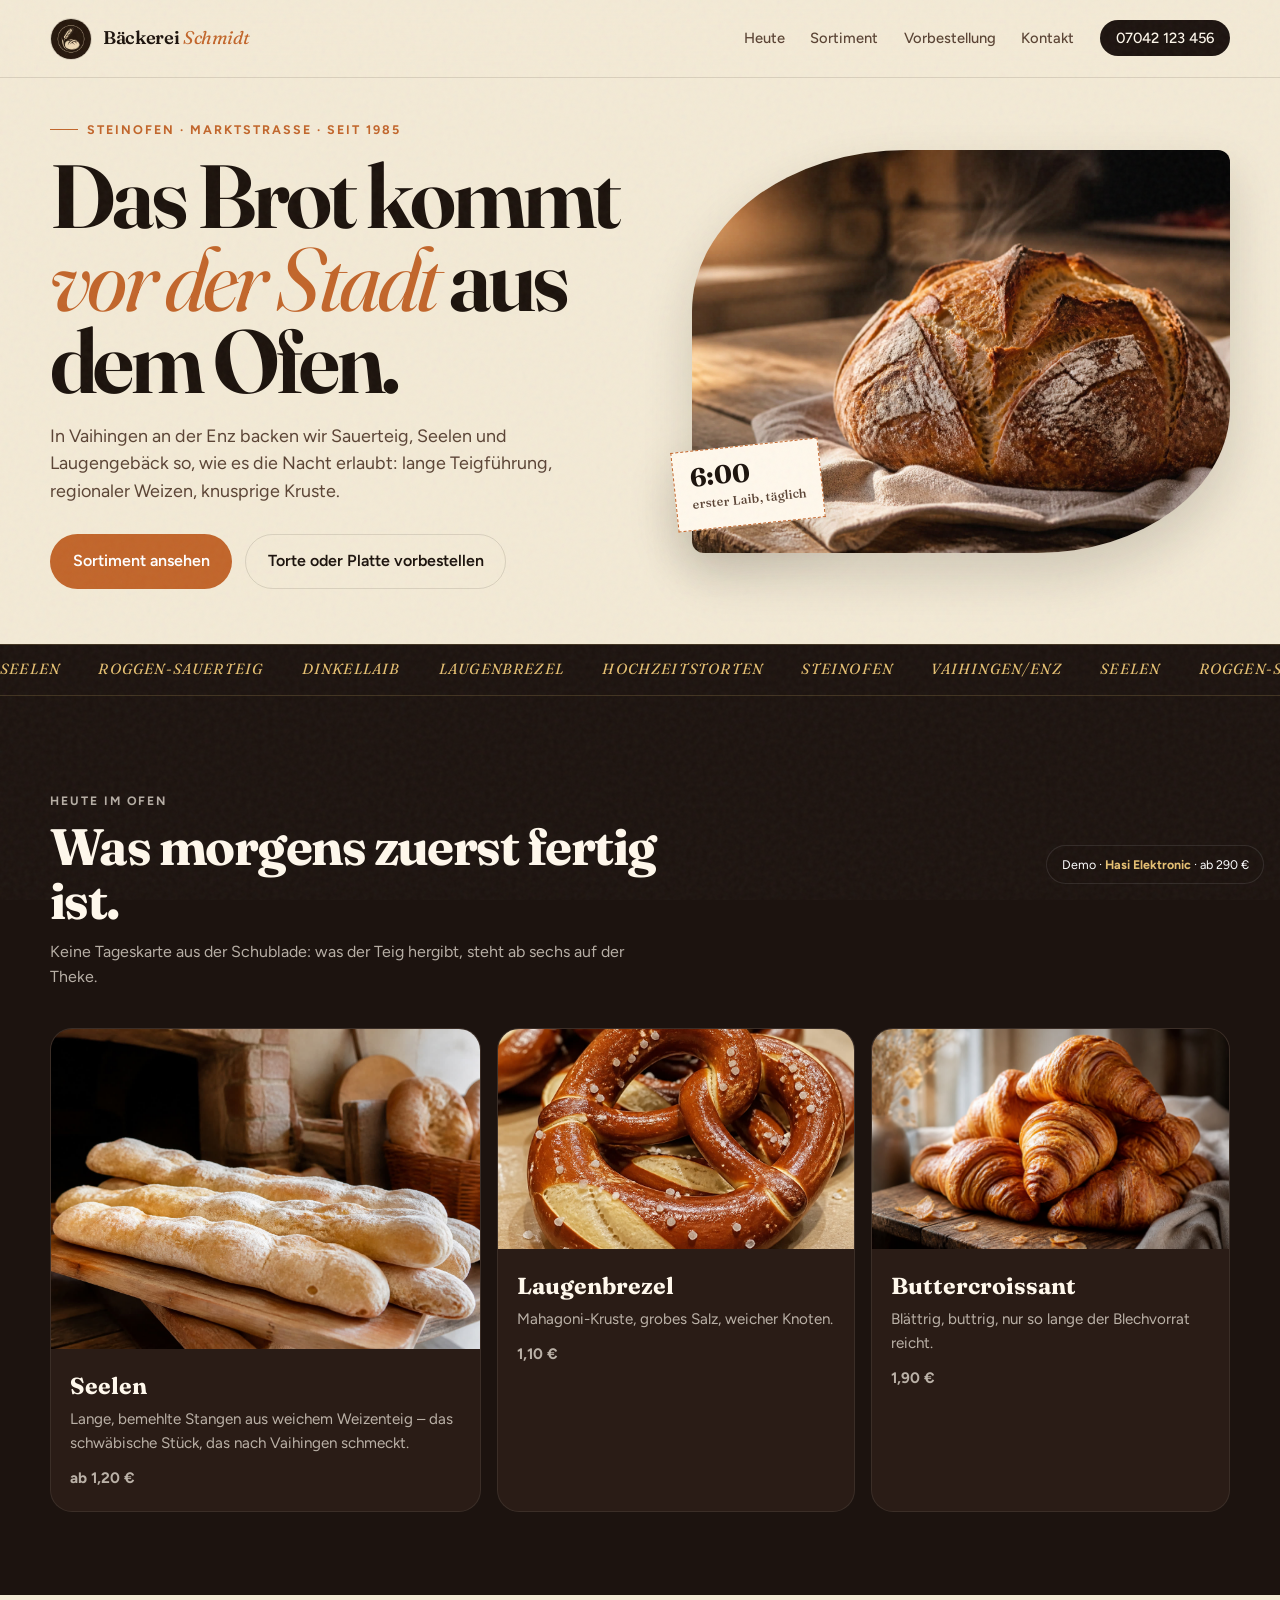
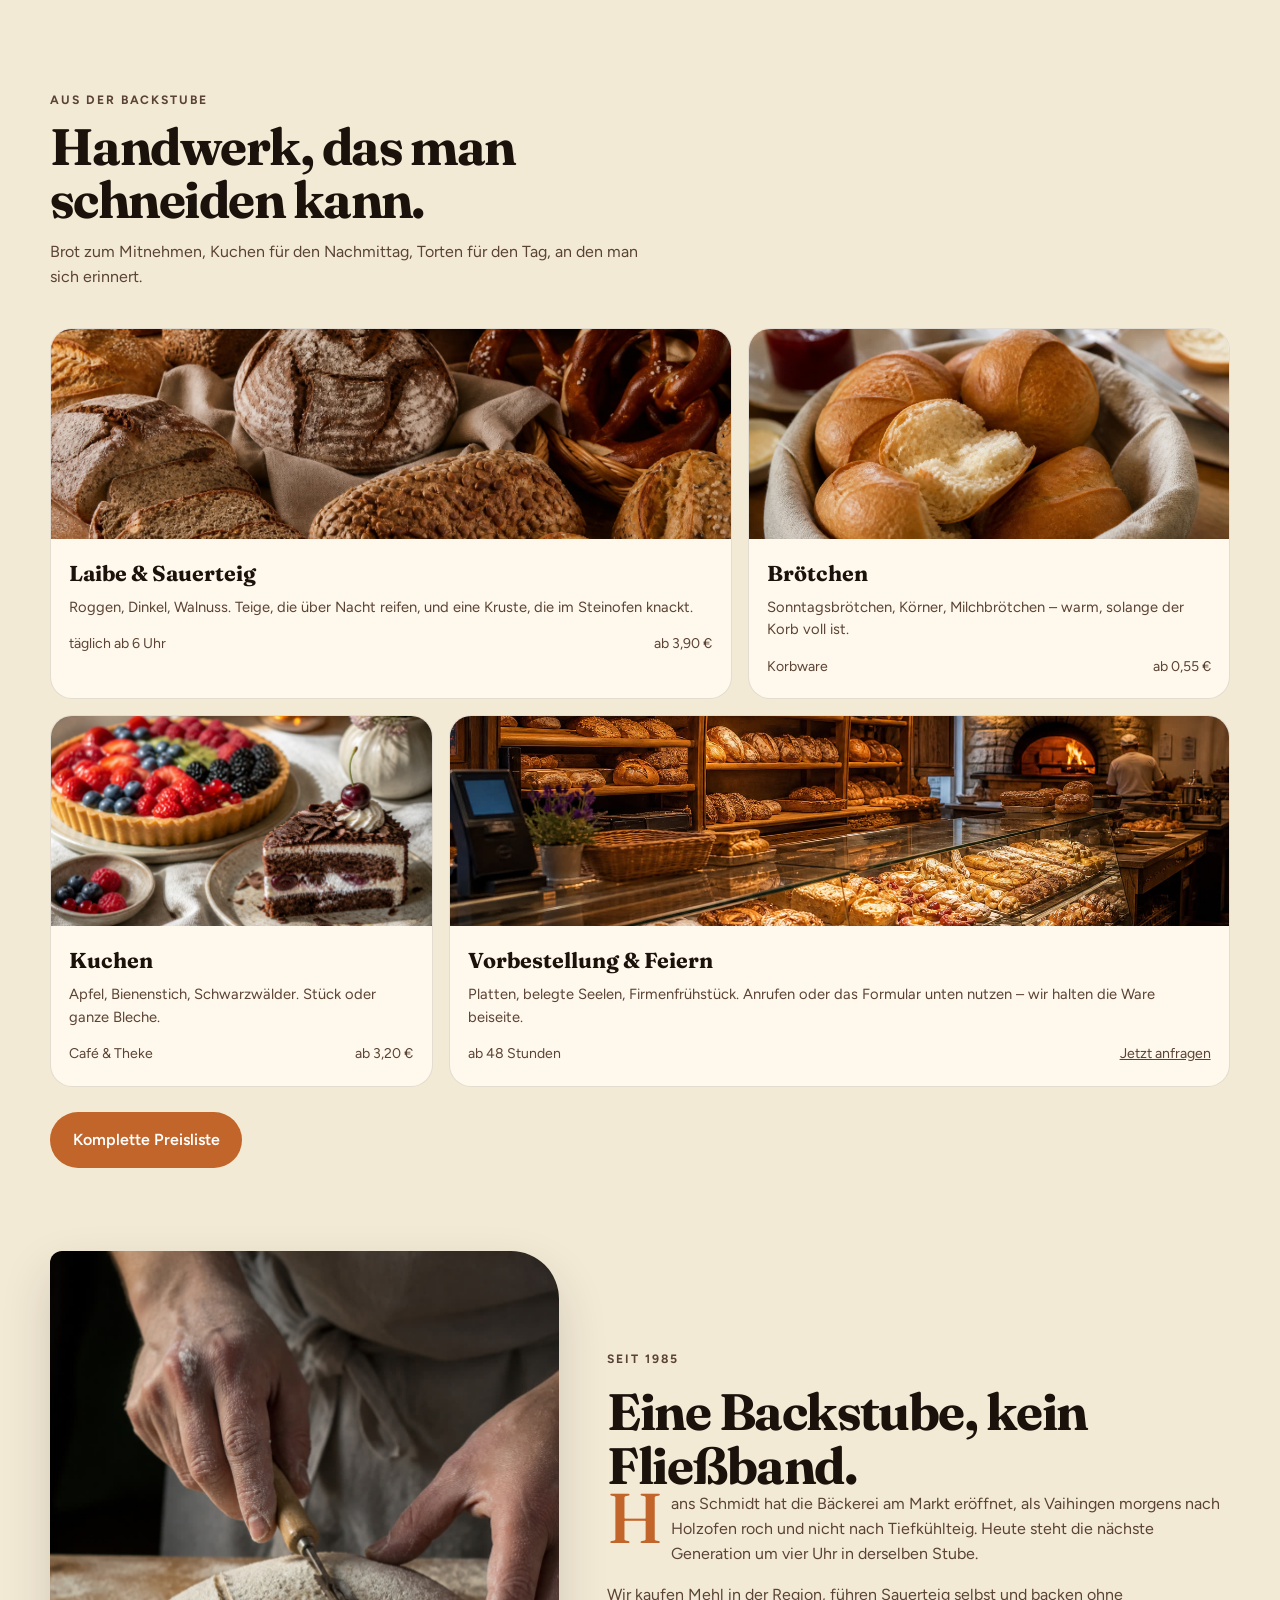
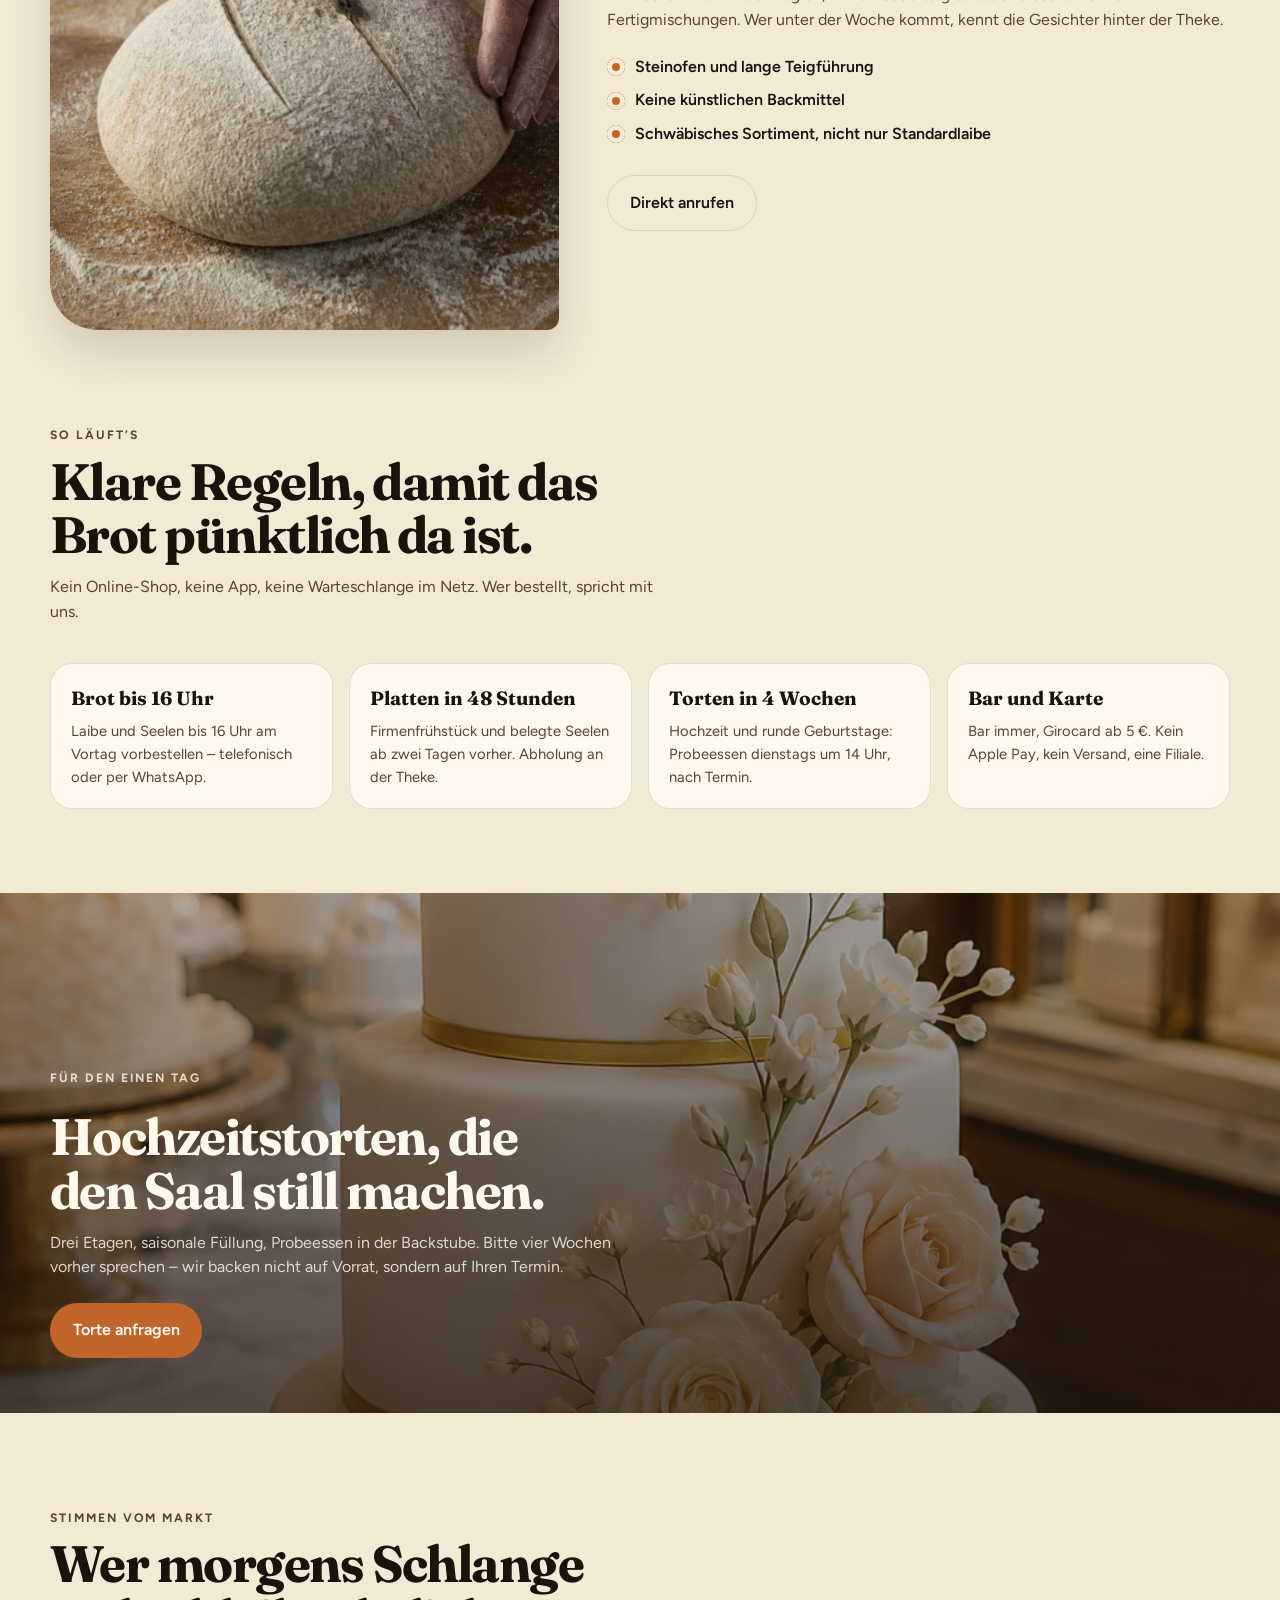
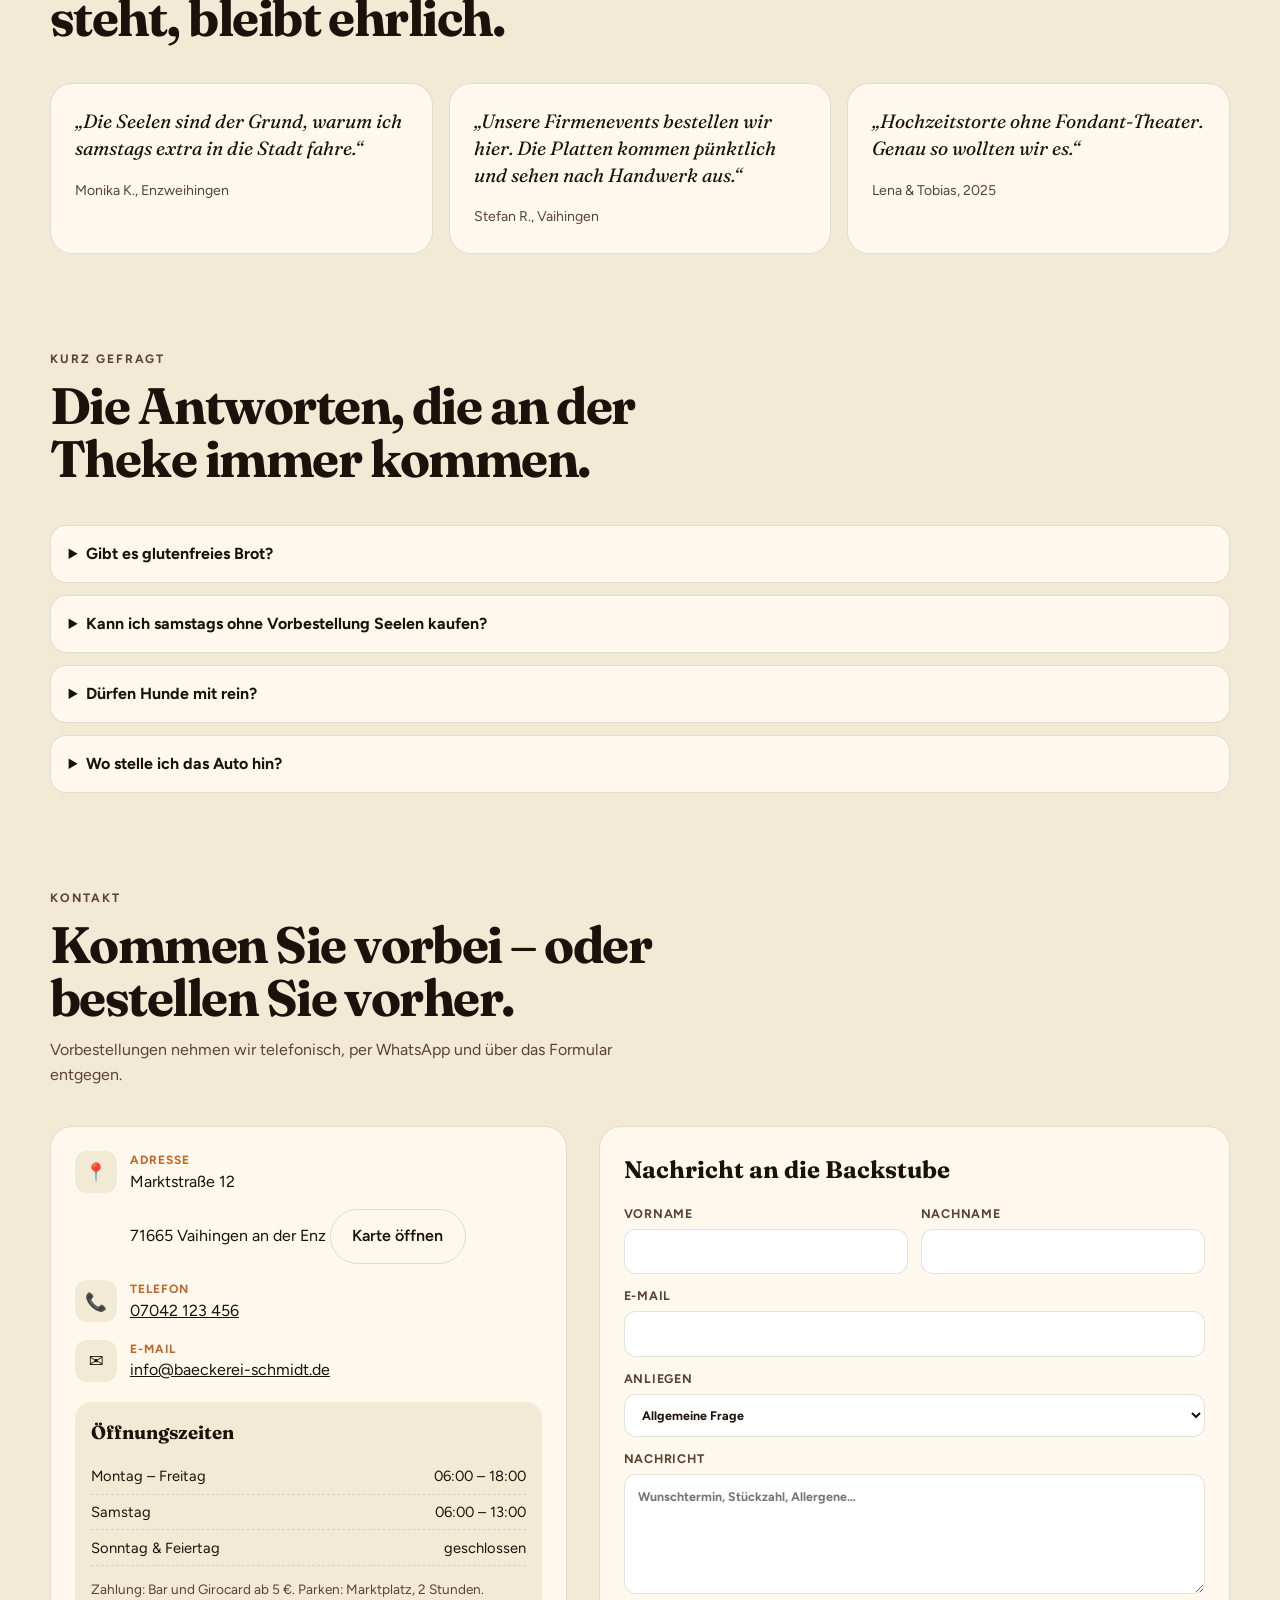
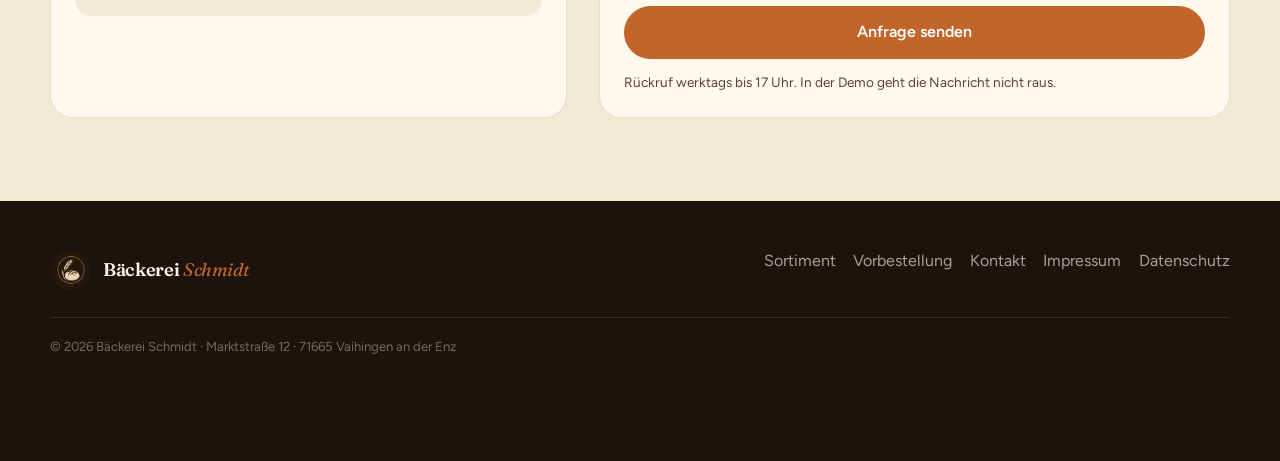
==== commit 5a8f5416: "Konzept festziehen: eine Filiale, kein Shop, lokale Schriften Vorbestellung, Zahlung, FAQ und Preisl" ====
--- a/index.html
+++ b/index.html
@@ -11,9 +11,6 @@
   <meta property="og:url" content="https://baeckerei-schmidt.pages.dev">
   <meta property="og:image" content="images/hero-brot.jpg">
   <link rel="icon" href="images/marke.jpg">
-  <link rel="preconnect" href="https://fonts.googleapis.com">
-  <link rel="preconnect" href="https://fonts.gstatic.com" crossorigin>
-  <link href="https://fonts.googleapis.com/css2?family=Figtree:wght@400;500;600;700&family=Fraunces:ital,opsz,wght@0,9..144,500;0,9..144,650;1,9..144,380;1,9..144,500&display=swap" rel="stylesheet">
   <link rel="stylesheet" href="css/styles.css">
   <script type="application/ld+json">
   {
@@ -54,7 +51,7 @@
       <ul class="nav-links" id="nav-links">
         <li><a href="#heute">Heute</a></li>
         <li><a href="sortiment.html">Sortiment</a></li>
-        <li><a href="#geschichte">Geschichte</a></li>
+        <li><a href="#ablauf">Vorbestellung</a></li>
         <li><a href="#kontakt">Kontakt</a></li>
         <li><a class="nav-cta" href="tel:+4970421234567">07042 123 456</a></li>
       </ul>
@@ -189,6 +186,34 @@
             <div class="check">Schwäbisches Sortiment, nicht nur Standardlaibe</div>
           </div>
           <a class="btn btn-ghost" href="tel:+4970421234567">Direkt anrufen</a>
+        </div>
+      </div>
+    </section>
+
+    <section class="section section--follow" id="ablauf">
+      <div class="wrap">
+        <div class="section-head">
+          <p class="kicker">So läuft’s</p>
+          <h2>Klare Regeln, damit das Brot pünktlich da ist.</h2>
+          <p>Kein Online-Shop, keine App, keine Warteschlange im Netz. Wer bestellt, spricht mit uns.</p>
+        </div>
+        <div class="rules-grid">
+          <article class="rule">
+            <strong>Brot bis 16 Uhr</strong>
+            <p>Laibe und Seelen bis 16 Uhr am Vortag vorbestellen – telefonisch oder per WhatsApp.</p>
+          </article>
+          <article class="rule">
+            <strong>Platten in 48 Stunden</strong>
+            <p>Firmenfrühstück und belegte Seelen ab zwei Tagen vorher. Abholung an der Theke.</p>
+          </article>
+          <article class="rule">
+            <strong>Torten in 4 Wochen</strong>
+            <p>Hochzeit und runde Geburtstage: Probeessen dienstags um 14 Uhr, nach Termin.</p>
+          </article>
+          <article class="rule">
+            <strong>Bar und Karte</strong>
+            <p>Bar immer, Girocard ab 5 €. Kein Apple Pay, kein Versand, eine Filiale.</p>
+          </article>
         </div>
       </div>
     </section>
@@ -225,6 +250,33 @@
       </div>
     </section>
 
+    <section class="section section--follow" id="fragen">
+      <div class="wrap">
+        <div class="section-head">
+          <p class="kicker">Kurz gefragt</p>
+          <h2>Die Antworten, die an der Theke immer kommen.</h2>
+        </div>
+        <div class="faq">
+          <details>
+            <summary>Gibt es glutenfreies Brot?</summary>
+            <p>Nein. Dinkel backen wir, eine getrennte glutenfreie Linie führen wir nicht – das Mehl fliegt in der Stube.</p>
+          </details>
+          <details>
+            <summary>Kann ich samstags ohne Vorbestellung Seelen kaufen?</summary>
+            <p>Ja, solange der Korb reicht. Für mehr als sechs Stück bitte bis Freitag 16 Uhr Bescheid geben.</p>
+          </details>
+          <details>
+            <summary>Dürfen Hunde mit rein?</summary>
+            <p>An der Tür anleinen. Im Verkaufsraum nicht – zu eng, zu viel Mehl auf dem Boden.</p>
+          </details>
+          <details>
+            <summary>Wo stelle ich das Auto hin?</summary>
+            <p>Marktplatz, zwei Stunden. Die Filiale liegt direkt an der Marktstraße, Eingang neben der Apotheke.</p>
+          </details>
+        </div>
+      </div>
+    </section>
+
     <section class="section section--follow" id="kontakt">
       <div class="wrap">
         <div class="section-head">
@@ -239,6 +291,7 @@
               <div>
                 <strong>Adresse</strong>
                 <span>Marktstraße 12<br>71665 Vaihingen an der Enz</span>
+                <a class="map-link btn btn-ghost" href="https://maps.google.com/?q=Marktstraße+12+71665+Vaihingen+an+der+Enz" target="_blank" rel="noopener">Karte öffnen</a>
               </div>
             </div>
             <div class="detail">
@@ -259,7 +312,8 @@
               <h3>Öffnungszeiten</h3>
               <div class="hours-row"><span>Montag – Freitag</span><span>06:00 – 18:00</span></div>
               <div class="hours-row"><span>Samstag</span><span>06:00 – 13:00</span></div>
-              <div class="hours-row"><span>Sonntag</span><span>geschlossen</span></div>
+              <div class="hours-row"><span>Sonntag &amp; Feiertag</span><span>geschlossen</span></div>
+              <p class="note">Zahlung: Bar und Girocard ab 5 €. Parken: Marktplatz, 2 Stunden.</p>
             </div>
           </div>
 
@@ -280,6 +334,7 @@
             </label>
             <label>Nachricht<textarea name="nachricht" required placeholder="Wunschtermin, Stückzahl, Allergene…"></textarea></label>
             <button class="btn btn-primary" type="submit">Anfrage senden</button>
+            <p class="note">Rückruf werktags bis 17 Uhr. In der Demo geht die Nachricht nicht raus.</p>
           </form>
         </div>
       </div>
@@ -295,7 +350,7 @@
         </a>
         <div class="footer-links">
           <a href="sortiment.html">Sortiment</a>
-          <a href="#geschichte">Geschichte</a>
+          <a href="#ablauf">Vorbestellung</a>
           <a href="#kontakt">Kontakt</a>
           <a href="impressum.html">Impressum</a>
           <a href="datenschutz.html">Datenschutz</a>
--- a/css/styles.css
+++ b/css/styles.css
@@ -1,3 +1,27 @@
+@font-face {
+  font-family: "Figtree";
+  src: url("../fonts/figtree.woff2") format("woff2");
+  font-weight: 400 700;
+  font-style: normal;
+  font-display: swap;
+}
+
+@font-face {
+  font-family: "Fraunces";
+  src: url("../fonts/fraunces.woff2") format("woff2");
+  font-weight: 500 700;
+  font-style: normal;
+  font-display: swap;
+}
+
+@font-face {
+  font-family: "Fraunces";
+  src: url("../fonts/fraunces-italic.woff2") format("woff2");
+  font-weight: 400 500;
+  font-style: italic;
+  font-display: swap;
+}
+
 :root {
   --paper: #f3ead6;
   --paper-deep: #e7d8b8;
@@ -71,6 +95,10 @@
   background: rgba(243, 234, 214, 0.84);
   border-bottom: 1px solid var(--line);
 }
+.nav.is-scrolled {
+  background: rgba(255, 248, 236, 0.94);
+  box-shadow: 0 8px 24px rgba(27, 18, 12, 0.06);
+}
 
 .nav-inner {
   width: min(1180px, calc(100% - 2.4rem));
@@ -711,6 +739,53 @@
   outline-offset: 3px;
 }
 
+.rules-grid {
+  display: grid;
+  grid-template-columns: repeat(4, 1fr);
+  gap: 1rem;
+}
+.rule {
+  background: var(--foam);
+  border: 1px solid var(--line);
+  border-radius: var(--radius);
+  padding: 1.25rem;
+}
+.rule strong {
+  display: block;
+  font-family: var(--font-display);
+  font-size: 1.2rem;
+  margin-bottom: 0.4rem;
+}
+.rule p { color: var(--ink-soft); font-size: 0.92rem; }
+
+.faq { display: grid; gap: 0.7rem; }
+.faq details {
+  background: var(--foam);
+  border: 1px solid var(--line);
+  border-radius: 16px;
+  padding: 1rem 1.1rem;
+}
+.faq summary {
+  cursor: pointer;
+  font-weight: 700;
+}
+.faq p { margin-top: 0.55rem; color: var(--ink-soft); }
+
+.map-link {
+  display: inline-flex;
+  margin-top: 0.9rem;
+}
+
+.note {
+  margin-top: 0.8rem;
+  font-size: 0.85rem;
+  color: var(--ink-soft);
+}
+
+@media (max-width: 800px) {
+  .rules-grid { grid-template-columns: 1fr 1fr; }
+}
+
 @media (prefers-reduced-motion: reduce) {
   html { scroll-behavior: auto; }
   .marquee-track { animation: none; }
